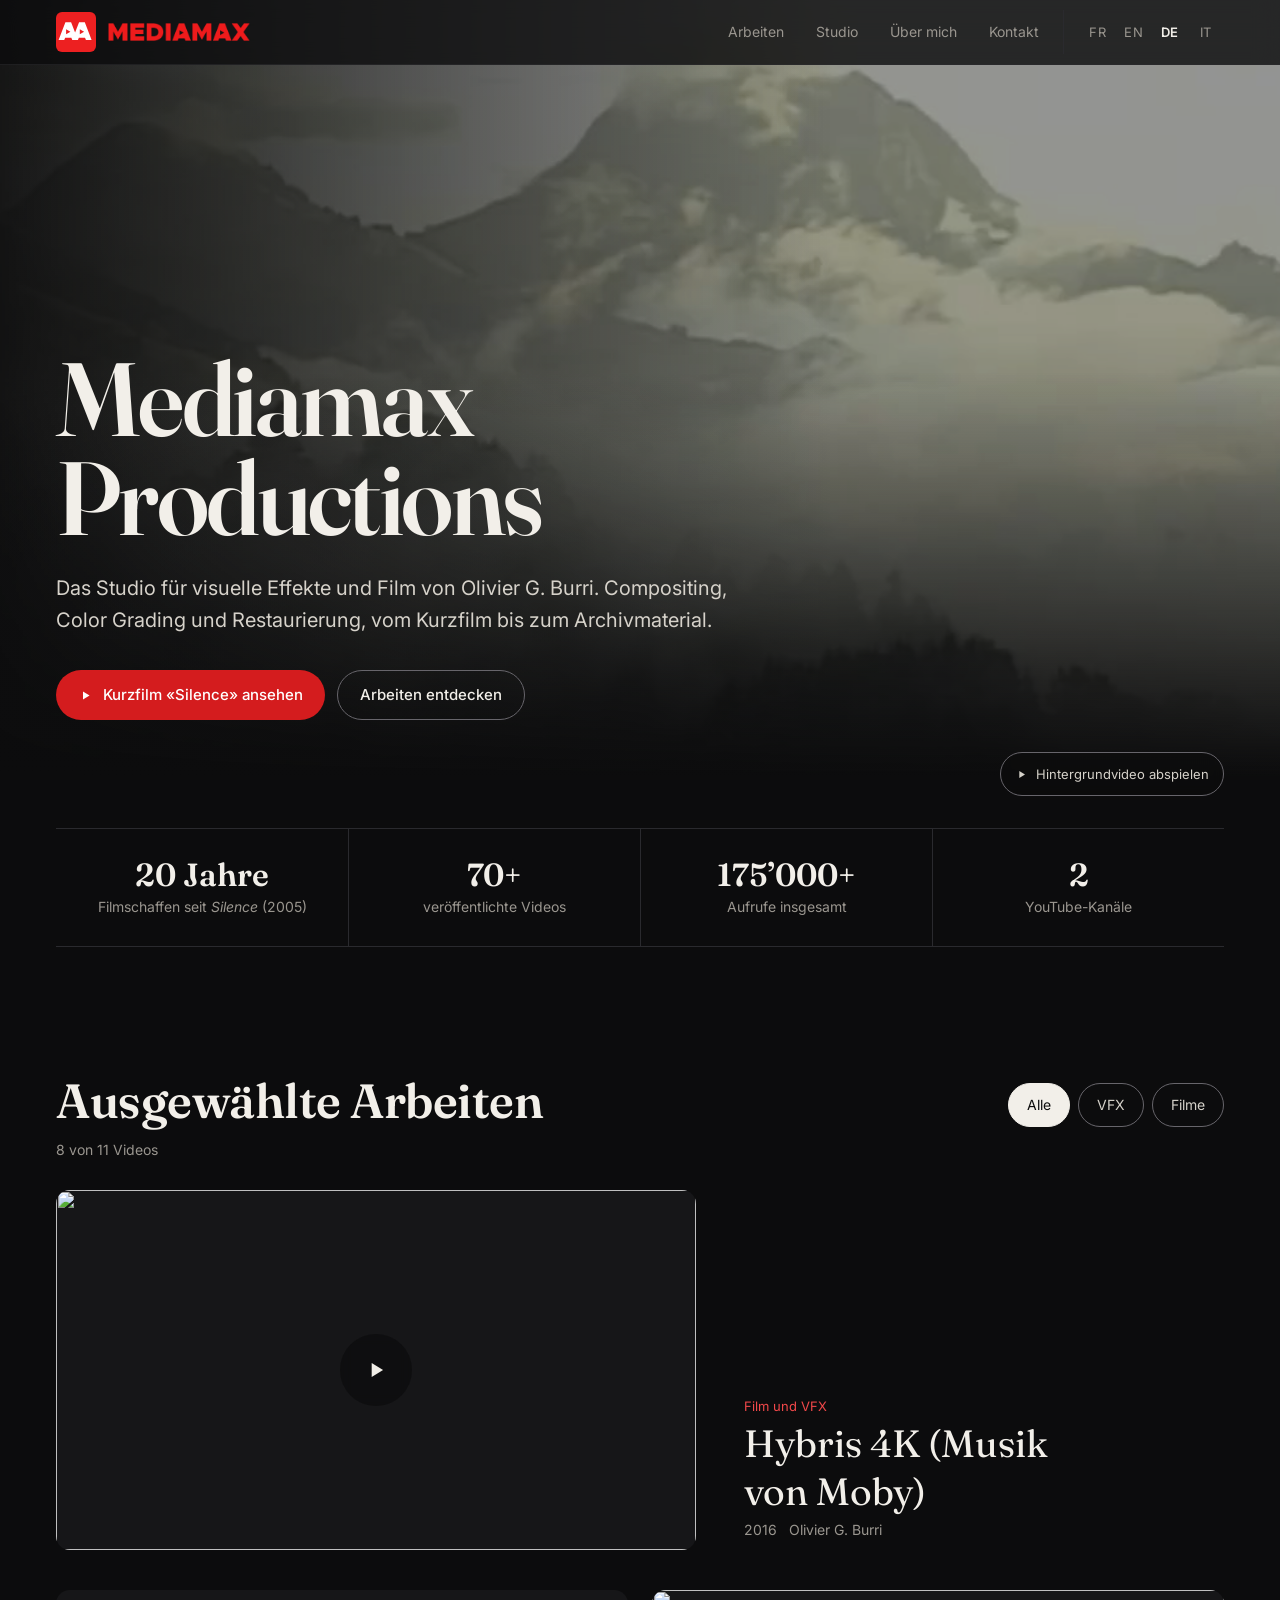
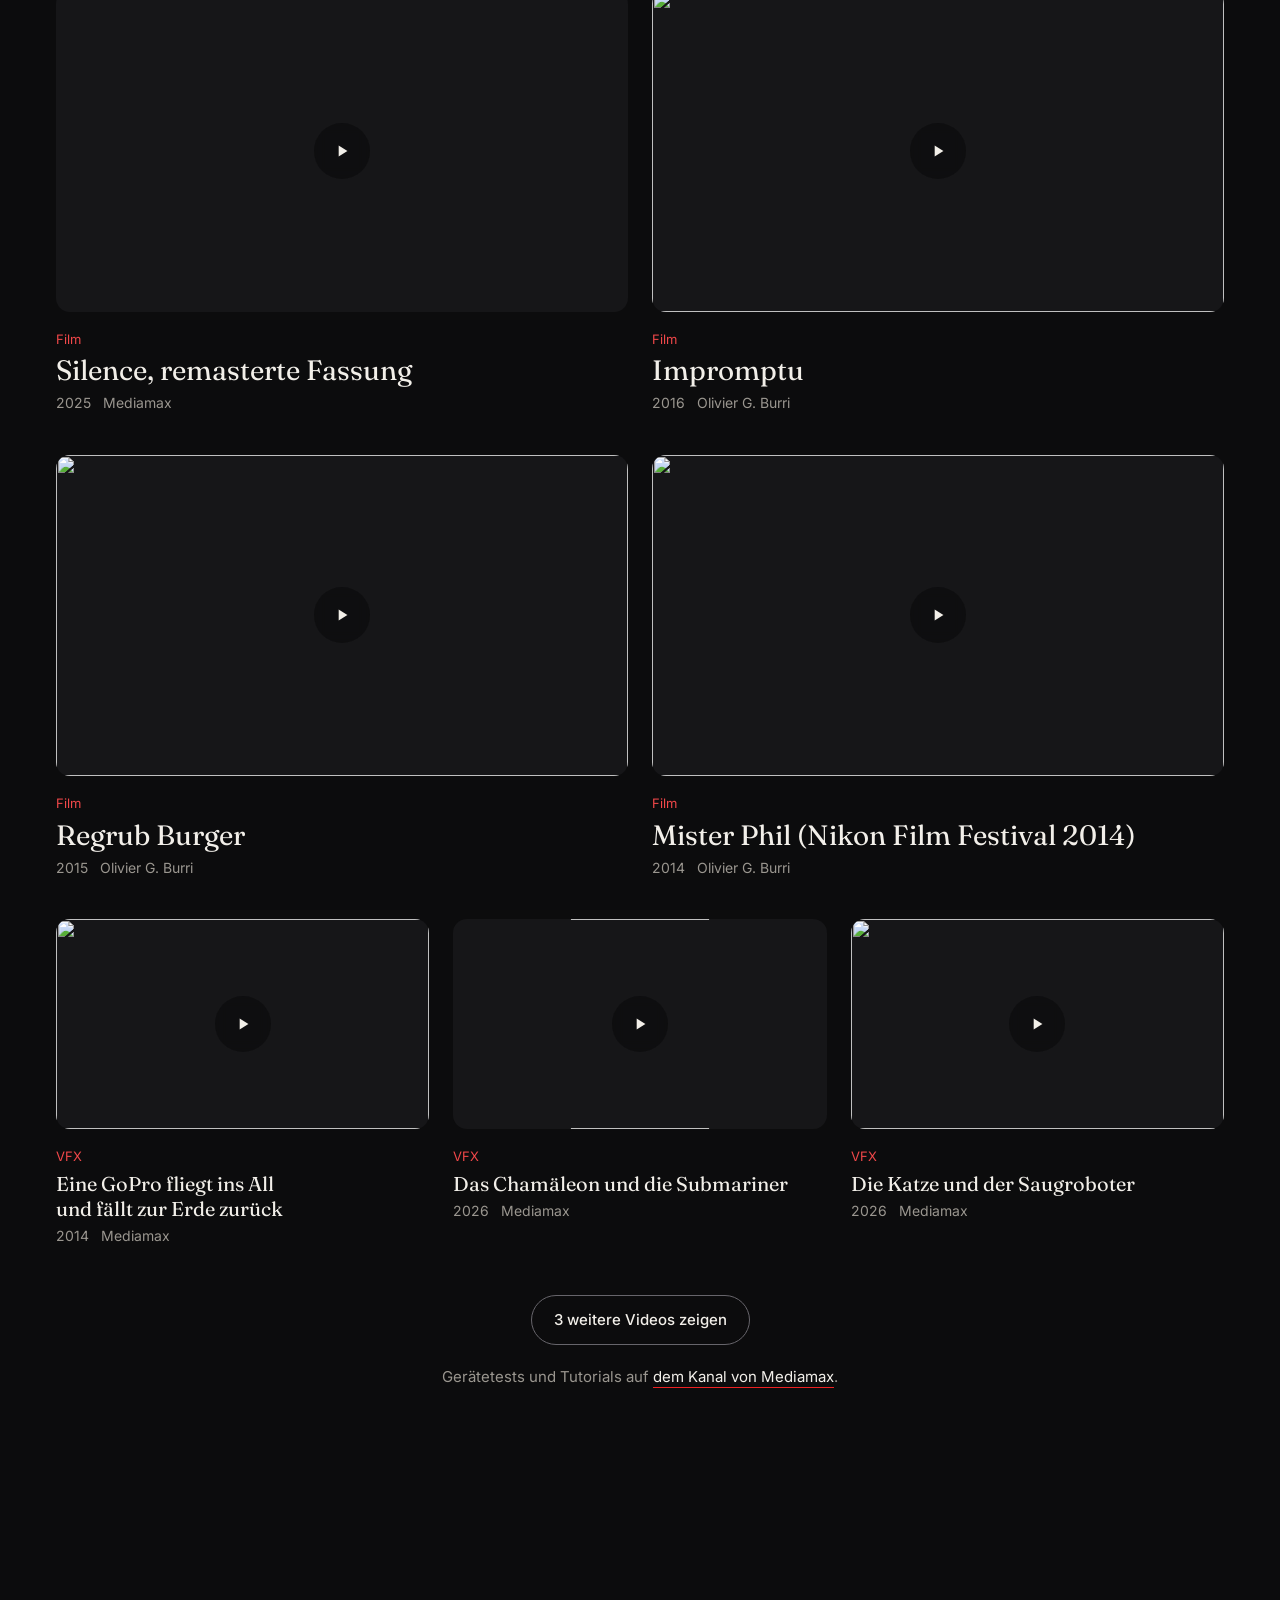
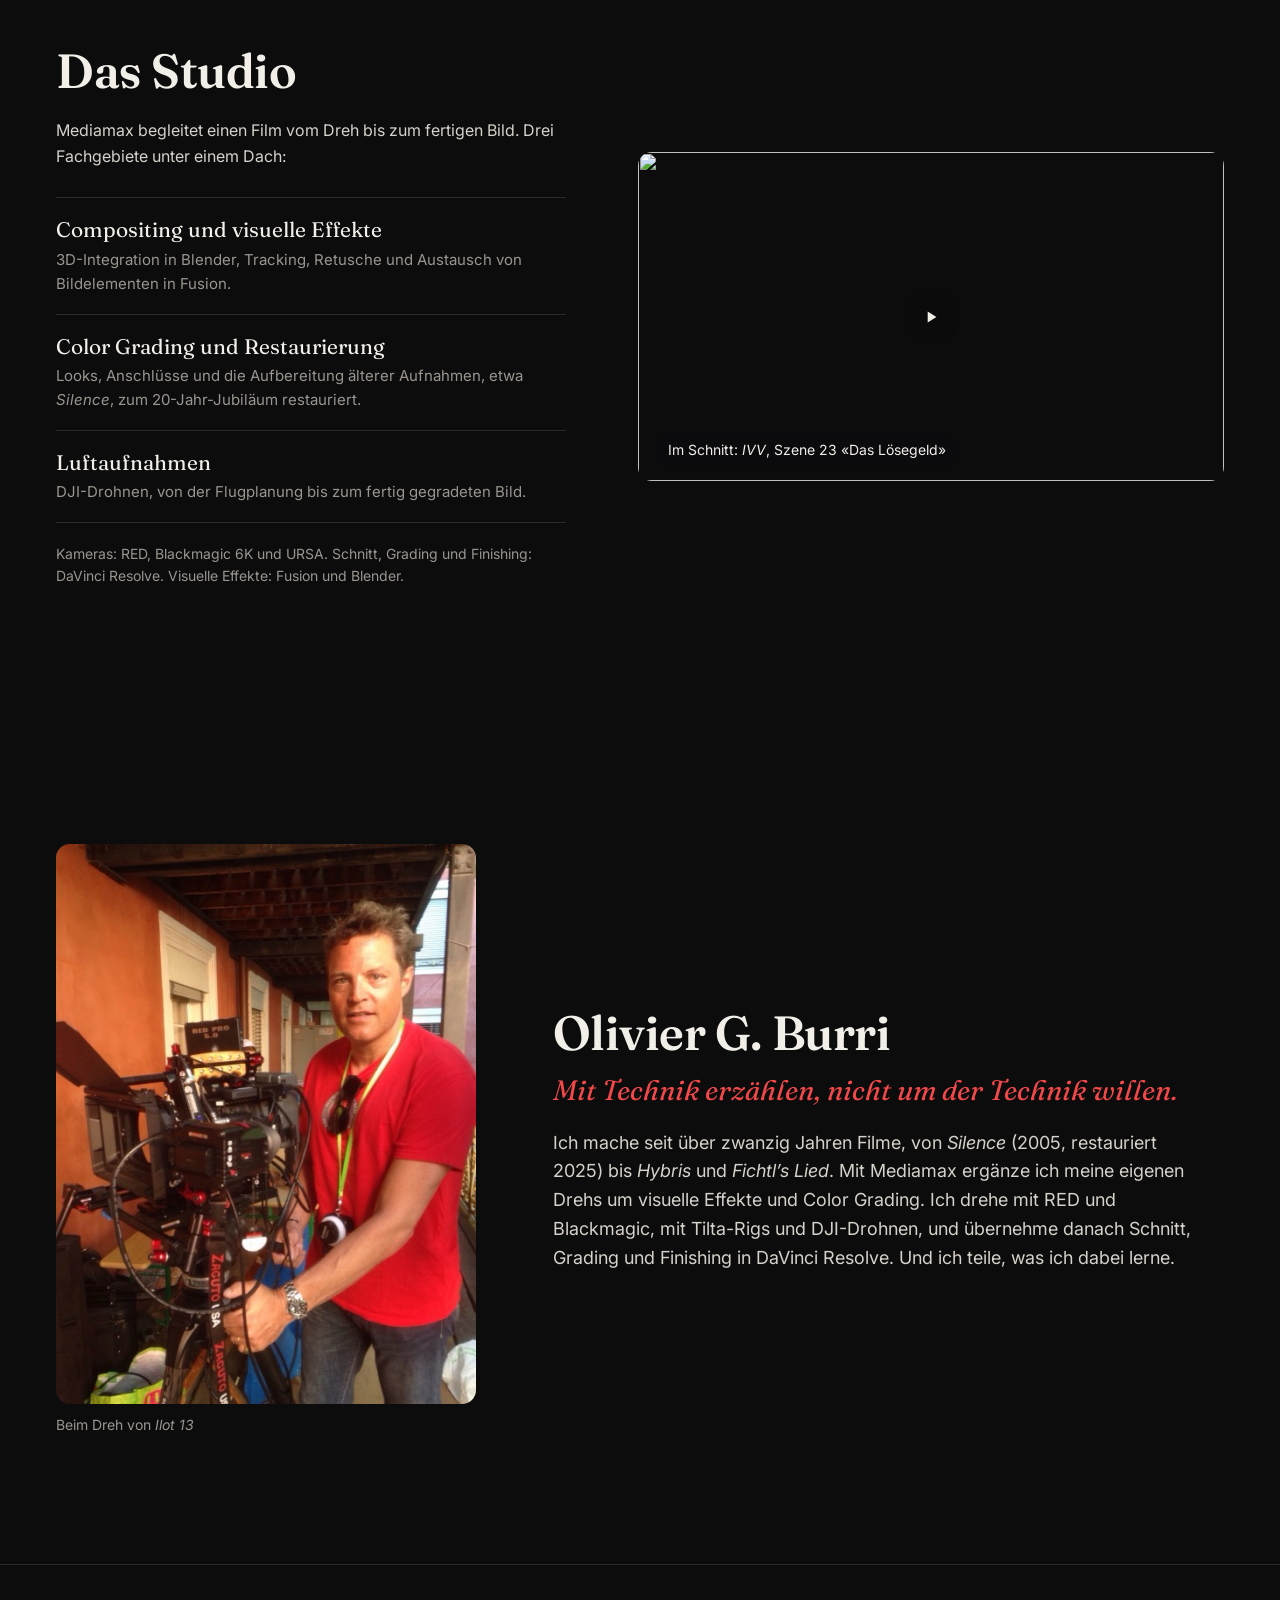
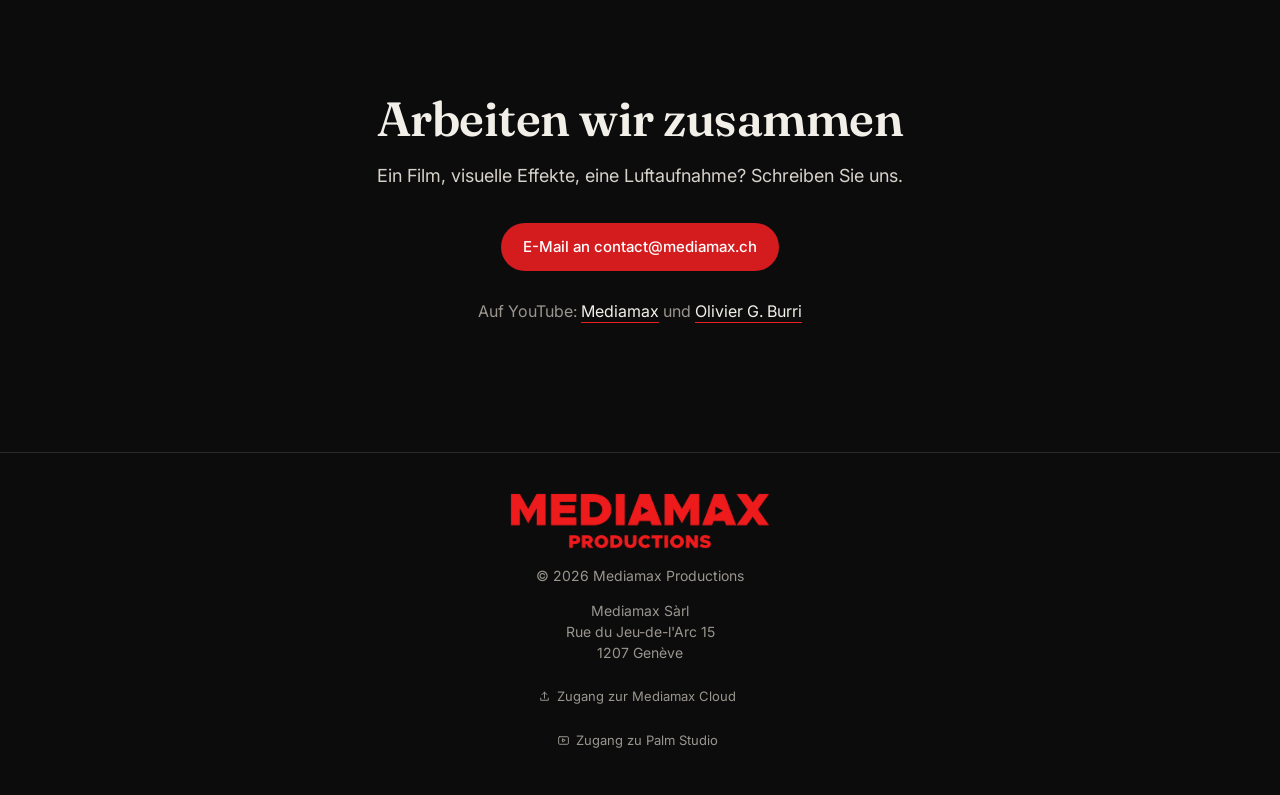
==== de/index.html @ 3e4be1a3 "Footer: lien Palm Studio sous l'accès au Cloud" ====
<!doctype html>
<html lang="de-CH">
<head>
  <meta charset="utf-8">
  <meta name="viewport" content="width=device-width, initial-scale=1">
  <title>Mediamax Productions, visuelle Effekte und Filme von Olivier G. Burri</title>
  <meta name="description" content="Mediamax Productions, das Studio für visuelle Effekte und Film von Olivier G. Burri in Genf: Compositing, Color Grading, Restaurierung, Kurzfilme und Luftaufnahmen.">
  <link rel="canonical" href="https://mediamax.ch/de/">
  <link rel="alternate" hreflang="fr" href="https://mediamax.ch/fr/">
  <link rel="alternate" hreflang="en" href="https://mediamax.ch/en/">
  <link rel="alternate" hreflang="de" href="https://mediamax.ch/de/">
  <link rel="alternate" hreflang="it" href="https://mediamax.ch/it/">
  <link rel="alternate" hreflang="x-default" href="https://mediamax.ch/">
  <link rel="icon" href="/favicon.svg" type="image/svg+xml">
  <meta name="theme-color" content="#0c0c0d">
  <meta property="og:type" content="website">
  <meta property="og:url" content="https://mediamax.ch/de/">
  <meta property="og:title" content="Mediamax Productions">
  <meta property="og:description" content="Das Studio für visuelle Effekte und Film von Olivier G. Burri.">
  <meta property="og:image" content="https://mediamax.ch/media/og-image.jpg">
  <meta property="og:image:width" content="1200">
  <meta property="og:image:height" content="628">
  <meta property="og:locale" content="de_CH">
  <meta name="twitter:card" content="summary_large_image">
  <link rel="preconnect" href="https://fonts.googleapis.com">
  <link rel="preconnect" href="https://fonts.gstatic.com" crossorigin>
  <link rel="preconnect" href="https://i.ytimg.com">
  <link rel="preload" as="image" href="/media/silence-hero-poster.jpg" fetchpriority="high">
  <link href="https://fonts.googleapis.com/css2?family=Fraunces:ital,opsz,wght@0,9..144,400;0,9..144,600;1,9..144,400&family=Inter:wght@400;500;600&display=swap" rel="stylesheet">
  <link rel="stylesheet" href="/style.css?v=19">
  <script type="application/ld+json">
  {
    "@context": "https://schema.org",
    "@type": "Organization",
    "name": "Mediamax Sàrl",
    "alternateName": "Mediamax Productions",
    "url": "https://mediamax.ch/",
    "logo": "https://mediamax.ch/images/brand/mediamax-productions-640.png",
    "email": "contact@mediamax.ch",
    "address": {
      "@type": "PostalAddress",
      "streetAddress": "Rue du Jeu-de-l'Arc 15",
      "postalCode": "1207",
      "addressLocality": "Genève",
      "addressCountry": "CH"
    },
    "founder": { "@type": "Person", "name": "Olivier G. Burri" },
    "sameAs": ["https://www.youtube.com/@ogburri", "https://www.youtube.com/@oliviergburri"]
  }
  </script>
</head>
<body>
  <!-- Generated by tools/build_i18n.py from i18n/page.html + i18n/strings.json. Edit those, not this file. -->
  <a class="skip-link" href="#travaux">Zu den Arbeiten springen</a>

  <header class="nav">
    <a href="#top" class="logo" aria-label="Mediamax Productions, zurück nach oben"><img class="logo-mark" src="/favicon.svg" alt="" width="40" height="40"><img class="logo-word" src="/images/brand/mediamax-wordmark-720.png" alt="" width="720" height="91"></a>
    <div class="nav-right">
      <nav aria-label="Hauptnavigation">
        <a href="#travaux">Arbeiten</a>
        <a href="#mediamax">Studio</a>
        <a href="#apropos">Über mich</a>
        <a href="#contact">Kontakt</a>
      </nav>
      <div class="lang" role="group" aria-label="Sprache">
        <a href="/fr/" hreflang="fr" lang="fr" data-lang="fr" title="Français">FR</a>
        <a href="/en/" hreflang="en" lang="en" data-lang="en" title="English">EN</a>
        <a href="/de/" hreflang="de" lang="de" data-lang="de" title="Deutsch" aria-current="page">DE</a>
        <a href="/it/" hreflang="it" lang="it" data-lang="it" title="Italiano">IT</a>
      </div>
      <!-- Phones: a disclosure of real links (a select would navigate on every arrow key) -->
      <details class="lang-menu">
        <summary aria-label="Sprache : Deutsch">DE</summary>
        <ul>
          <li><a href="/fr/" hreflang="fr" lang="fr" data-lang="fr">Français</a></li>
          <li><a href="/en/" hreflang="en" lang="en" data-lang="en">English</a></li>
          <li><a href="/de/" hreflang="de" lang="de" data-lang="de" aria-current="page">Deutsch</a></li>
          <li><a href="/it/" hreflang="it" lang="it" data-lang="it">Italiano</a></li>
        </ul>
      </details>
    </div>
  </header>

  <main id="top">
    <section class="hero">
      <div class="hero-bg" aria-hidden="true">
        <!-- Silence (2005), trailer excerpt; src chosen by main.js from screen size and preferences -->
        <video id="hero-video" muted loop playsinline preload="none" poster="/media/silence-hero-poster.jpg"
               data-src="/media/silence-hero.mp4" data-src-small="/media/silence-hero-640.mp4"></video>
      </div>
      <div class="hero-content">
        <h1>Mediamax Productions</h1>
        <p class="lede">Das Studio für visuelle Effekte und Film von Olivier G. Burri. Compositing, Color Grading und Restaurierung, vom Kurzfilm bis zum Archivmaterial.</p>
        <div class="hero-actions">
          <button class="btn primary" type="button" data-play="LJefRF0cIwg" data-title="Silence, remasterte Fassung" aria-haspopup="dialog">
            <svg class="icon" viewBox="0 0 24 24" aria-hidden="true"><path d="M8 5.5v13l10.5-6.5z"/></svg>
            Kurzfilm «Silence» ansehen
          </button>
          <a class="btn ghost" href="#travaux">Arbeiten entdecken</a>
        </div>
      </div>
      <button id="hero-toggle" class="hero-toggle" type="button" hidden>
        <svg class="icon icon-pause" viewBox="0 0 24 24" aria-hidden="true"><path d="M7 5h3.5v14H7zM13.5 5H17v14h-3.5z"/></svg>
        <svg class="icon icon-play" viewBox="0 0 24 24" aria-hidden="true"><path d="M8 5.5v13l10.5-6.5z"/></svg>
        <span class="toggle-label">Hintergrundvideo pausieren</span>
      </button>
    </section>

    <section class="stats" aria-label="Kennzahlen">
      <div><strong>20 Jahre</strong><span>Filmschaffen seit <i>Silence</i> (2005)</span></div>
      <div><strong>70+</strong><span>veröffentlichte Videos</span></div>
      <div><strong>175’000+</strong><span>Aufrufe insgesamt</span></div>
      <div><strong>2</strong><span>YouTube-Kanäle</span></div>
    </section>

    <section id="travaux" class="section">
      <div class="section-head">
        <h2>Ausgewählte Arbeiten</h2>
        <div class="filters" role="group" aria-label="Nach Kategorie filtern">
          <button class="chip" type="button" aria-pressed="true" data-filter="all">Alle</button>
          <button class="chip" type="button" aria-pressed="false" data-filter="vfx">VFX</button>
          <button class="chip" type="button" aria-pressed="false" data-filter="film">Filme</button>
        </div>
      </div>
      <p id="grid-status" class="grid-status" aria-live="polite"></p>
      <div id="grid" class="grid">
        <noscript><p class="noscript">Die Videos laufen auf YouTube: <a class="text-link" href="https://www.youtube.com/@ogburri">Kanal Mediamax</a> und <a class="text-link" href="https://www.youtube.com/@oliviergburri">Kanal Olivier G. Burri</a>.</p></noscript>
      </div>
      <div class="grid-foot">
        <button id="more" class="btn ghost" type="button" hidden></button>
        <p class="aside">Gerätetests und Tutorials auf <a class="text-link" href="https://www.youtube.com/@ogburri" target="_blank" rel="noopener">dem Kanal von Mediamax</a>.</p>
      </div>
    </section>

    <section id="mediamax" class="section atelier">
      <div class="atelier-intro">
        <h2>Das Studio</h2>
        <p>Mediamax begleitet einen Film vom Dreh bis zum fertigen Bild. Drei Fachgebiete unter einem Dach:</p>
        <ul class="offers">
          <li><h3>Compositing und visuelle Effekte</h3><p>3D-Integration in Blender, Tracking, Retusche und Austausch von Bildelementen in Fusion.</p></li>
          <li><h3>Color Grading und Restaurierung</h3><p>Looks, Anschlüsse und die Aufbereitung älterer Aufnahmen, etwa <i>Silence</i>, zum 20-Jahr-Jubiläum restauriert.</p></li>
          <li><h3>Luftaufnahmen</h3><p>DJI-Drohnen, von der Flugplanung bis zum fertig gegradeten Bild.</p></li>
        </ul>
        <p class="tools">Kameras: RED, Blackmagic 6K und URSA. Schnitt, Grading und Finishing: DaVinci Resolve. Visuelle Effekte: Fusion und Blender.</p>
      </div>
      <article class="feature">
        <img src="https://i.ytimg.com/vi/2dHRf-ZJvxg/sddefault.jpg"
             srcset="https://i.ytimg.com/vi/2dHRf-ZJvxg/mqdefault.jpg 320w, https://i.ytimg.com/vi/2dHRf-ZJvxg/sddefault.jpg 760w, https://i.ytimg.com/vi/2dHRf-ZJvxg/maxresdefault.jpg 1280w"
             sizes="(max-width: 760px) 100vw, 700px" alt="" loading="lazy" width="1280" height="720">
        <button class="play-cover" type="button" data-play="2dHRf-ZJvxg" data-title="IVV, Szene 23 «Das Lösegeld» (im Schnitt)" aria-haspopup="dialog">
          <span class="play-disc" aria-hidden="true"><svg class="icon" viewBox="0 0 24 24"><path d="M8 5.5v13l10.5-6.5z"/></svg></span>
          <span class="feature-cap"><span class="visually-hidden">Video abspielen: </span>Im Schnitt: <i>IVV</i>, Szene 23<span class="cap-extra"> «Das Lösegeld»</span></span>
        </button>
      </article>
    </section>

    <section id="apropos" class="section about">
      <figure class="portrait">
        <img src="/images/olivier-tournage-960.jpg"
             srcset="/images/olivier-tournage-480.jpg 480w, /images/olivier-tournage-960.jpg 960w"
             sizes="(max-width: 760px) 100vw, 420px"
             width="960" height="1280"
             alt="Olivier G. Burri hinter einer RED-Kamera beim Dreh von Ilot 13" loading="lazy">
        <figcaption>Beim Dreh von <i>Ilot 13</i></figcaption>
      </figure>
      <div>
        <h2>Olivier G. Burri</h2>
        <p class="quote">Mit Technik erzählen, nicht um der Technik willen.</p>
        <p>Ich mache seit über zwanzig Jahren Filme, von <i>Silence</i> (2005, restauriert 2025) bis <i>Hybris</i> und <i>Fichtl’s Lied</i>. Mit Mediamax ergänze ich meine eigenen Drehs um visuelle Effekte und Color Grading. Ich drehe mit RED und Blackmagic, mit Tilta-Rigs und DJI-Drohnen, und übernehme danach Schnitt, Grading und Finishing in DaVinci Resolve. Und ich teile, was ich dabei lerne.</p>
      </div>
    </section>

    <section id="contact" class="section contact">
      <h2>Arbeiten wir zusammen</h2>
      <p>Ein Film, visuelle Effekte, eine Luftaufnahme? Schreiben Sie uns.</p>
      <div class="contact-actions">
        <a class="btn primary" href="mailto:contact@mediamax.ch">E-Mail an contact@mediamax.ch</a>
      </div>
      <p class="contact-links">Auf YouTube:
        <a class="text-link" href="https://www.youtube.com/@ogburri" target="_blank" rel="noopener">Mediamax</a>
        und
        <a class="text-link" href="https://www.youtube.com/@oliviergburri" target="_blank" rel="noopener">Olivier G. Burri</a>
      </p>
    </section>
  </main>

  <footer>
    <img class="footer-logo" src="/images/brand/mediamax-productions-640.png" alt="" width="640" height="138" loading="lazy">
    <p>© <span id="year">2026</span> Mediamax Productions</p>
    <address>Mediamax Sàrl<br>Rue du Jeu-de-l'Arc 15<br>1207 Genève</address>
    <a class="footer-upload" href="https://mediamax.cloud" target="_blank" rel="noopener">
      <svg class="icon" viewBox="0 0 24 24" aria-hidden="true"><path d="M12 15V4m0 0L7.5 8.5M12 4l4.5 4.5M5 15v4h14v-4"/></svg>
      Zugang zur Mediamax Cloud<span class="visually-hidden"> (öffnet in einem neuen Tab)</span>
    </a>
    <a class="footer-upload" href="https://palm.mediamax.ch" target="_blank" rel="noopener">
      <svg class="icon" viewBox="0 0 24 24" aria-hidden="true"><rect x="3" y="5" width="18" height="14" rx="2"/><path d="M10 9.5v5l4.5-2.5z"/></svg>
      Zugang zu Palm Studio<span class="visually-hidden"> (öffnet in einem neuen Tab)</span>
    </a>
  </footer>

  <dialog id="player" aria-labelledby="player-title">
    <div class="player-head">
      <p id="player-title"></p>
      <a id="player-yt" class="text-link player-yt" href="https://www.youtube.com/" target="_blank" rel="noopener">Auf YouTube öffnen</a>
      <button class="close" type="button" aria-label="Video schliessen" autofocus>
        <svg class="icon" viewBox="0 0 24 24" aria-hidden="true"><path d="M6 6l12 12M18 6L6 18"/></svg>
      </button>
    </div>
    <div class="ratio" id="player-ratio"><iframe id="player-frame" title="Videoplayer" allow="autoplay; encrypted-media; picture-in-picture; fullscreen"></iframe></div>
  </dialog>

  <script src="/main.js?v=17"></script>
</body>
</html>
---- style.css ----
:root {
  --bg: #0c0c0d;
  --surface: #161618;
  --line: #2a2a2e;          /* dividers only */
  --control: #67656b;       /* borders of controls: 3.2:1 on --bg */
  --text: #f2efe9;
  --text-soft: #d6d2ca;
  --muted: #9a968f;
  --accent: #ED2021;        /* Mediamax brand red: logo, focus, underlines, fills (4.49:1 on --bg, never for text) */
  --accent-fill: #D41C1E;   /* button fills, white text 5.3:1 */
  --accent-fill-hover: #BE181A;
  --accent-text: #F2484A;   /* red text on --bg (badges, quote, link hover), 5.4:1 */
  --radius: 14px;
  --serif: "Fraunces", Georgia, serif;
  --sans: "Inter", system-ui, sans-serif;
  --gutter: clamp(16px, 5vw, 56px);
  --content: 1320px;
  /* Inline inset that puts full-bleed bands (nav, hero, stats, footer) on the same edges as the 1320 px sections */
  --inset: max(var(--gutter), calc((100% - var(--content)) / 2 + var(--gutter)));
  --ease-out: cubic-bezier(.16, 1, .3, 1);
  color-scheme: dark;
}

* { box-sizing: border-box; margin: 0; }
html { scroll-behavior: smooth; scrollbar-color: var(--line) var(--bg); accent-color: var(--accent); }
body { background: var(--bg); color: var(--text); font: 16px/1.6 var(--sans); caret-color: var(--accent); }
img { display: block; max-width: 100%; height: auto; }
a { color: inherit; text-decoration: none; }
button { font: inherit; color: inherit; background: none; border: 0; cursor: pointer; text-align: left; padding: 0; }
i, em { font-style: italic; }
/* Components set their own display (inline-flex, grid…); hidden must still win */
[hidden] { display: none !important; }
ul { list-style: none; padding: 0; }
::selection { background: var(--accent); color: #fff; }
:focus-visible { outline: 2px solid var(--accent); outline-offset: 3px; border-radius: 4px; }
section[id] { scroll-margin-top: 88px; }
.icon { width: 1em; height: 1em; fill: currentColor; flex: none; }
.close .icon { fill: none; stroke: currentColor; stroke-width: 2; stroke-linecap: round; }
.visually-hidden { position: absolute; width: 1px; height: 1px; overflow: hidden; clip-path: inset(50%); white-space: nowrap; }

.skip-link {
  position: fixed; left: var(--gutter); top: 12px; z-index: 20;
  padding: 10px 18px; border-radius: 999px; background: var(--accent-fill); color: #fff; font-weight: 500;
  transform: translateY(-160%); transition: transform .2s var(--ease-out);
}
.skip-link:focus-visible { transform: none; }

/* Nav */
.nav {
  position: fixed; inset: 0 0 auto; z-index: 10;
  display: flex; justify-content: space-between; align-items: center; gap: 16px;
  padding: 10px var(--inset);
  background: rgba(12, 12, 13, .8); backdrop-filter: blur(12px);
  border-bottom: 1px solid rgba(42, 42, 46, .6);
}
.logo { display: inline-flex; align-items: center; gap: 12px; min-height: 44px; flex: none; }
/* 40 px tile: its AA glyph is ~18 px tall, the same cap height as the wordmark beside it */
.logo-mark { width: 40px; height: 40px; border-radius: 15%; }
.logo-word { height: 18px; width: auto; }
.footer-logo { height: 56px; width: auto; margin-bottom: 4px; }
.nav nav { display: flex; gap: clamp(12px, 3vw, 32px); font-size: 14px; color: var(--muted); }
.nav-right { display: flex; align-items: center; }
/* Language switch: codes on desktop, a disclosure menu on phones.
   The active language is marked by weight and colour, so red underlines always mean "section in view" */
.lang { display: flex; margin-left: clamp(12px, 2vw, 24px); padding-left: clamp(8px, 1.5vw, 16px); border-left: 1px solid var(--line); }
.lang a { display: inline-flex; align-items: center; justify-content: center; min-width: 36px; min-height: 44px; font-size: 13px; letter-spacing: .04em; color: var(--muted); transition: color .2s; }
.lang a:hover { color: var(--text); }
.lang a[aria-current] { color: var(--text); font-weight: 600; }
.lang-menu { display: none; position: relative; margin-left: 8px; }
.lang-menu summary {
  list-style: none; display: inline-flex; align-items: center; gap: 6px; min-height: 44px; padding: 0 4px 0 8px;
  font: 500 13px var(--sans); letter-spacing: .04em; color: var(--text); cursor: pointer;
}
.lang-menu summary::-webkit-details-marker { display: none; }
.lang-menu summary::after {
  content: ""; width: 9px; height: 6px; transition: rotate .2s var(--ease-out);
  background: url("data:image/svg+xml,%3Csvg xmlns='http://www.w3.org/2000/svg' viewBox='0 0 10 6'%3E%3Cpath d='M1 1l4 4 4-4' fill='none' stroke='%239a968f' stroke-width='1.5'/%3E%3C/svg%3E") center / contain no-repeat;
}
.lang-menu[open] summary::after { rotate: 180deg; }
.lang-menu ul {
  position: absolute; right: 0; top: calc(100% + 6px); min-width: 168px; padding: 6px;
  background: var(--surface); border: 1px solid var(--line); border-radius: 10px; box-shadow: 0 12px 32px rgba(0, 0, 0, .5);
}
.lang-menu a { display: flex; align-items: center; min-height: 44px; padding: 0 12px; border-radius: 6px; font-size: 15px; color: var(--text-soft); }
.lang-menu a:hover { background: rgba(242, 239, 233, .06); color: var(--text); }
.lang-menu a[aria-current] { color: var(--text); font-weight: 600; }
.nav nav a { display: inline-flex; align-items: center; min-height: 44px; transition: color .2s; }
.nav nav a:hover { color: var(--text); }
.nav nav a[aria-current] { color: var(--text); text-decoration: underline; text-decoration-color: var(--accent); text-decoration-thickness: 2px; text-underline-offset: 8px; }

/* Hero */
.hero { position: relative; min-height: 92vh; display: grid; align-items: end; padding: 0 var(--inset) 12vh; overflow: hidden; }
.hero-bg { position: absolute; inset: 0; }
/* The trailer source carries thin black side bars: the 1.08 scale crops them out */
.hero-bg video { width: 100%; height: 100%; object-fit: cover; object-position: 50% 40%; opacity: .6; filter: grayscale(.15); transform: scale(1.08); }
.hero-bg::after { content: ""; position: absolute; inset: 0; background: linear-gradient(to top, var(--bg) 6%, transparent 55%), linear-gradient(to right, rgba(12,12,13,.92), transparent 65%); }
.hero-content { position: relative; max-width: 760px; }
h1 { font: 600 clamp(46px, 8.4vw, 104px)/.95 var(--serif); letter-spacing: -.025em; text-wrap: balance; }
h2 { font: 600 clamp(30px, 4.5vw, 48px)/1.1 var(--serif); letter-spacing: -.01em; text-wrap: balance; }
.lede { font-size: clamp(17px, 2vw, 20px); color: var(--text-soft); margin: 24px 0 34px; max-width: 34em; }
.hero-actions { display: flex; flex-wrap: wrap; gap: 12px; }

/* The one authored moment: the opening frame settles like a slow push-in ending */
@media (prefers-reduced-motion: no-preference) {
  .hero-bg video { animation: settle 2.6s var(--ease-out) both; }
  @keyframes settle { from { transform: scale(1.16); filter: grayscale(.15) brightness(.5); } }
}

.hero-toggle {
  position: absolute; right: var(--inset); bottom: 32px; z-index: 1;
  display: inline-flex; align-items: center; gap: 8px; min-height: 44px; padding: 0 14px;
  border: 1px solid var(--control); border-radius: 999px; background: rgba(12, 12, 13, .6); backdrop-filter: blur(6px);
  color: var(--text-soft); font-size: 13px; transition: border-color .2s, color .2s;
}
.hero-toggle[hidden] { display: none; }
.hero-toggle:hover { border-color: var(--text); color: var(--text); }
.hero-toggle .icon-play, .hero-toggle.paused .icon-pause { display: none; }
.hero-toggle.paused .icon-play { display: block; }

.btn { display: inline-flex; align-items: center; justify-content: center; gap: 10px; min-height: 48px; padding: 12px 22px; border-radius: 999px; font-weight: 500; font-size: 15px; transition: background-color .2s, border-color .2s, color .2s; }
.btn.primary { background: var(--accent-fill); color: #fff; }
.btn.primary:hover { background: var(--accent-fill-hover); }
.btn.ghost { border: 1px solid var(--control); }
.btn.ghost:hover { border-color: var(--text); }
.text-link { color: var(--text); text-decoration: underline; text-decoration-color: var(--accent); text-decoration-thickness: 1px; text-underline-offset: 5px; transition: color .2s; }
.text-link:hover { color: var(--accent-text); }

/* Stats */
.stats { display: grid; grid-template-columns: repeat(4, 1fr); grid-auto-rows: 1fr; border-block: 1px solid var(--line); margin: 0 var(--inset); }
.stats div { padding: 26px 16px; text-align: center; }
.stats div + div { border-left: 1px solid var(--line); }
.stats strong { display: block; font: 600 32px var(--serif); font-variant-numeric: lining-nums tabular-nums; white-space: nowrap; }
.stats span { color: var(--muted); font-size: 14px; }

/* Sections */
.section { padding: clamp(72px, 10vw, 128px) var(--gutter); max-width: var(--content); margin: 0 auto; }
.section-head { display: flex; flex-wrap: wrap; justify-content: space-between; align-items: end; gap: 20px; margin-bottom: 12px; }
.filters { display: flex; flex-wrap: wrap; gap: 8px; }
.chip { min-height: 44px; padding: 8px 18px; border: 1px solid var(--control); border-radius: 999px; font-size: 14px; color: var(--text-soft); transition: color .2s, background-color .2s, border-color .2s; }
.chip:hover { color: var(--text); border-color: var(--text); }
.chip[aria-pressed="true"] { background: var(--text); color: var(--bg); border-color: var(--text); }
.grid-status { color: var(--muted); font-size: 14px; margin-bottom: 28px; }

/* Grid: one lead piece full width, two featured side by side, the rest three-up */
.grid { display: grid; grid-template-columns: repeat(6, 1fr); gap: 40px 24px; }
.card { position: relative; grid-column: span 2; }
.card.featured { grid-column: span 3; }
/* Lead: image beside its title, capped at 640 px because Hybris only exists as a 640 px thumbnail */
.card.lead { grid-column: 1 / -1; display: grid; grid-template-columns: minmax(0, 640px) 1fr; gap: 0 48px; align-items: end; }
.card.lead .meta { padding: 0 0 8px; }
.card[hidden] { display: none; }
.thumb { position: relative; aspect-ratio: 16/9; border-radius: var(--radius); overflow: hidden; background: var(--surface); }
.thumb img { position: relative; width: 100%; height: 100%; object-fit: cover; transition: filter .4s var(--ease-out); }
/* Vertical videos: YouTube pads the thumbnail with black bars; show a blurred fill behind and mask the bars off the sharp image */
.thumb.pillar::before { content: ""; position: absolute; inset: 0; background: var(--fill) center / cover; filter: blur(18px) brightness(.5) saturate(1.2); transform: scale(2.9); }
.thumb.pillar img { -webkit-mask-image: linear-gradient(to right, transparent 31.4%, #000 31.6%, #000 68.4%, transparent 68.6%); mask-image: linear-gradient(to right, transparent 31.4%, #000 31.6%, #000 68.4%, transparent 68.6%); }
.card:hover .thumb img, .card:focus-within .thumb img { filter: brightness(1.12); }
.play-disc {
  position: absolute; left: 50%; top: 50%; translate: -50% -50%;
  width: 56px; height: 56px; border-radius: 50%; display: grid; place-items: center;
  background: rgba(12, 12, 13, .7); backdrop-filter: blur(6px); color: var(--text); font-size: 20px;
  transition: background-color .2s, color .2s, scale .3s var(--ease-out);
}
.card.lead .play-disc { width: 72px; height: 72px; font-size: 26px; }
.card:hover .play-disc, .card:focus-within .play-disc, .feature:hover .play-disc, .feature:focus-within .play-disc { background: var(--accent); color: #fff; scale: 1.06; }
.meta { padding-top: 14px; }
.badge { font-size: 13px; color: var(--accent-text); }
.meta h3 { font: 400 20px/1.25 var(--serif); margin: 2px 0 4px; text-wrap: balance; }
.card.featured .meta h3 { font-size: clamp(22px, 2.2vw, 28px); }
.card.lead .meta h3 { font-size: clamp(26px, 3vw, 38px); }
/* The title button covers the whole card, so the card is one click target with one accessible name */
.card-link::after { content: ""; position: absolute; inset: 0; border-radius: var(--radius); }
.card-link:focus-visible { outline: none; }
.card-link:focus-visible::after { outline: 2px solid var(--accent); outline-offset: 6px; }
.meta p { display: flex; gap: 12px; color: var(--muted); font-size: 14px; }
.grid-foot { display: flex; flex-direction: column; align-items: center; gap: 20px; margin-top: 48px; }
.grid-foot .aside { color: var(--muted); font-size: 15px; text-align: center; }
.noscript { grid-column: 1 / -1; color: var(--text-soft); }

/* Atelier */
.atelier { display: grid; grid-template-columns: 1fr 1.15fr; gap: clamp(32px, 6vw, 72px); align-items: center; }
.atelier-intro > p { color: var(--text-soft); margin-top: 20px; max-width: 36em; }
.offers { margin-top: 28px; border-top: 1px solid var(--line); }
.offers li { padding: 18px 0; border-bottom: 1px solid var(--line); }
.offers h3 { font: 400 21px/1.3 var(--serif); }
.offers p { color: var(--muted); font-size: 15px; margin-top: 4px; max-width: 34em; }
.atelier-intro .tools { color: var(--muted); font-size: 14px; margin-top: 20px; }
.feature { position: relative; border-radius: var(--radius); overflow: hidden; aspect-ratio: 16/9; }
.feature img { width: 100%; height: 100%; object-fit: cover; }
.play-cover { position: absolute; inset: 0; display: block; width: 100%; }
/* .feature clips overflow, so the focus ring is drawn inside the frame */
.play-cover:focus-visible { outline-offset: -4px; border-radius: var(--radius); }
.feature-cap { position: absolute; left: 16px; bottom: 14px; right: 16px; width: fit-content; font-size: 14px; padding: 6px 14px; background: rgba(12, 12, 13, .8); border-radius: 999px; }

/* About */
.about { display: grid; grid-template-columns: minmax(260px, 420px) 1fr; gap: clamp(32px, 6vw, 80px); align-items: center; }
.about p { font-size: 18px; color: var(--text-soft); margin-top: 20px; max-width: 36em; }
.about .quote { font: italic 400 clamp(22px, 2.4vw, 28px)/1.3 var(--serif); color: var(--accent-text); margin-top: 12px; }
.portrait img { width: 100%; aspect-ratio: 3/4; object-fit: cover; object-position: center top; border-radius: var(--radius); }
.portrait figcaption { margin-top: 10px; font-size: 14px; color: var(--muted); }

/* Contact */
.contact { text-align: center; border-top: 1px solid var(--line); }
.contact > p:first-of-type { color: var(--text-soft); font-size: 18px; margin: 16px 0 32px; }
.contact-actions { display: flex; flex-wrap: wrap; justify-content: center; gap: 12px; }
.contact-links { color: var(--muted); margin-top: 28px; }
footer { display: flex; flex-direction: column; align-items: center; gap: 12px; text-align: center; color: var(--muted); font-size: 14px; padding: 40px var(--inset) 32px; border-top: 1px solid var(--line); }
footer address { font-style: normal; line-height: 1.5; }
/* Discreet client access link (Synology portal), on the footer's axis under the address */
.footer-upload {
  display: inline-flex; align-items: center; gap: 6px; min-height: 44px;
  font-size: 13px; color: var(--muted); transition: color .2s;
}
.footer-upload .icon { fill: none; stroke: currentColor; stroke-width: 1.8; stroke-linecap: round; stroke-linejoin: round; }
.footer-upload:hover { color: var(--text); }
.footer-upload + .footer-upload { margin-top: -12px; } /* Palm Studio, right under the cloud */

/* Player */
dialog { border: 0; padding: 0; background: transparent; color: var(--text); width: min(1100px, 94vw); margin: auto; }
dialog::backdrop { background: rgba(0, 0, 0, .94); backdrop-filter: blur(6px); }
.player-head { display: flex; align-items: center; gap: 16px; margin-bottom: 12px; }
#player-title { flex: 1; font: 400 20px/1.3 var(--serif); }
.player-yt { flex: none; display: inline-flex; align-items: center; min-height: 44px; font-size: 14px; }
.close { flex: none; width: 48px; height: 48px; display: grid; place-items: center; border-radius: 50%; border: 1px solid var(--control); font-size: 20px; transition: border-color .2s, background-color .2s; }
.close:hover { border-color: var(--text); background: var(--surface); }
.ratio { aspect-ratio: 16/9; border-radius: 10px; overflow: hidden; background: #000 center / cover no-repeat; }
.ratio.vertical { aspect-ratio: 9/16; height: min(78vh, 760px); width: auto; margin: 0 auto; }
.ratio iframe { width: 100%; height: 100%; border: 0; }

@media (max-width: 1000px) {
  .grid { grid-template-columns: repeat(2, 1fr); }
  .card, .card.featured { grid-column: span 1; }
  .card.lead { display: block; grid-column: 1 / -1; }
  .card.lead .meta { padding-top: 14px; }
}

@media (max-width: 760px) {
  .nav { gap: 12px; }
  /* Phones: the AA monogram alone; the wordmark does not fit at a legible size beside four links */
  .logo-word { display: none; }
  .logo-mark { width: 36px; height: 36px; }
  .nav nav { gap: 8px; font-size: 13px; }
  .lang { display: none; }
  .lang-menu { display: block; }
  .nav nav a { white-space: nowrap; }
  .hero { min-height: 88svh; }
  .hero-bg video { object-position: 40% 40%; opacity: .7; }
  .hero-bg::after { background: linear-gradient(to top, var(--bg) 12%, rgba(12,12,13,.35) 60%, rgba(12,12,13,.55)); }
  .hero-toggle { padding: 0; width: 44px; justify-content: center; }
  .hero-toggle .toggle-label { position: absolute; width: 1px; height: 1px; overflow: hidden; clip-path: inset(50%); white-space: nowrap; }
  .stats { grid-template-columns: repeat(2, 1fr); }
  .stats div:nth-child(3) { border-left: 0; }
  .stats div:nth-child(n+3) { border-top: 1px solid var(--line); }
  .grid { grid-template-columns: 1fr; }
  .atelier, .about { grid-template-columns: 1fr; }
  .player-head { flex-wrap: wrap; }
  #player-title { flex-basis: calc(100% - 64px); font-size: 18px; }
  .player-yt { order: 3; }
  .feature-cap { border-radius: 10px; }
  .cap-extra { display: none; }
}

@media (max-width: 360px) {
  .nav { gap: 8px; }
  .logo-mark { width: 32px; height: 32px; }
  .nav nav { gap: 5px; font-size: 12px; }
  .lang-menu { margin-left: 2px; }
}
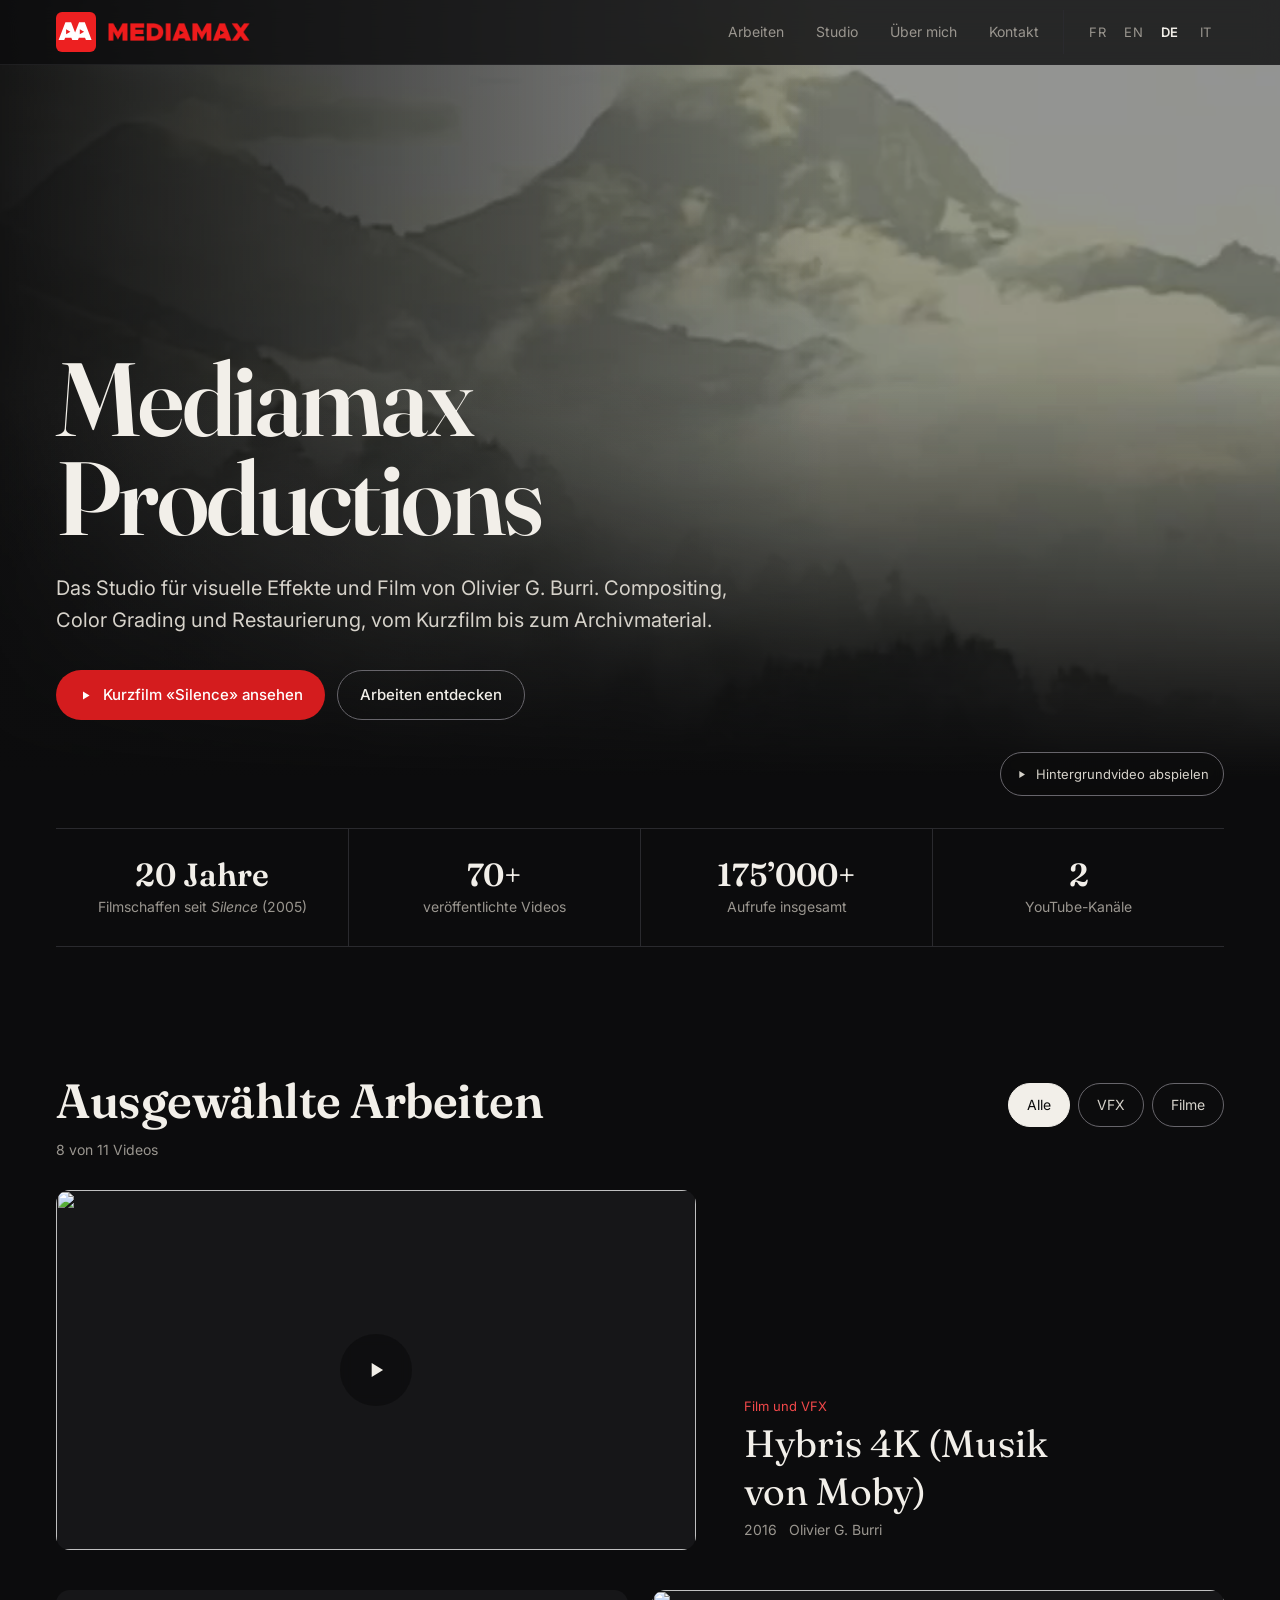
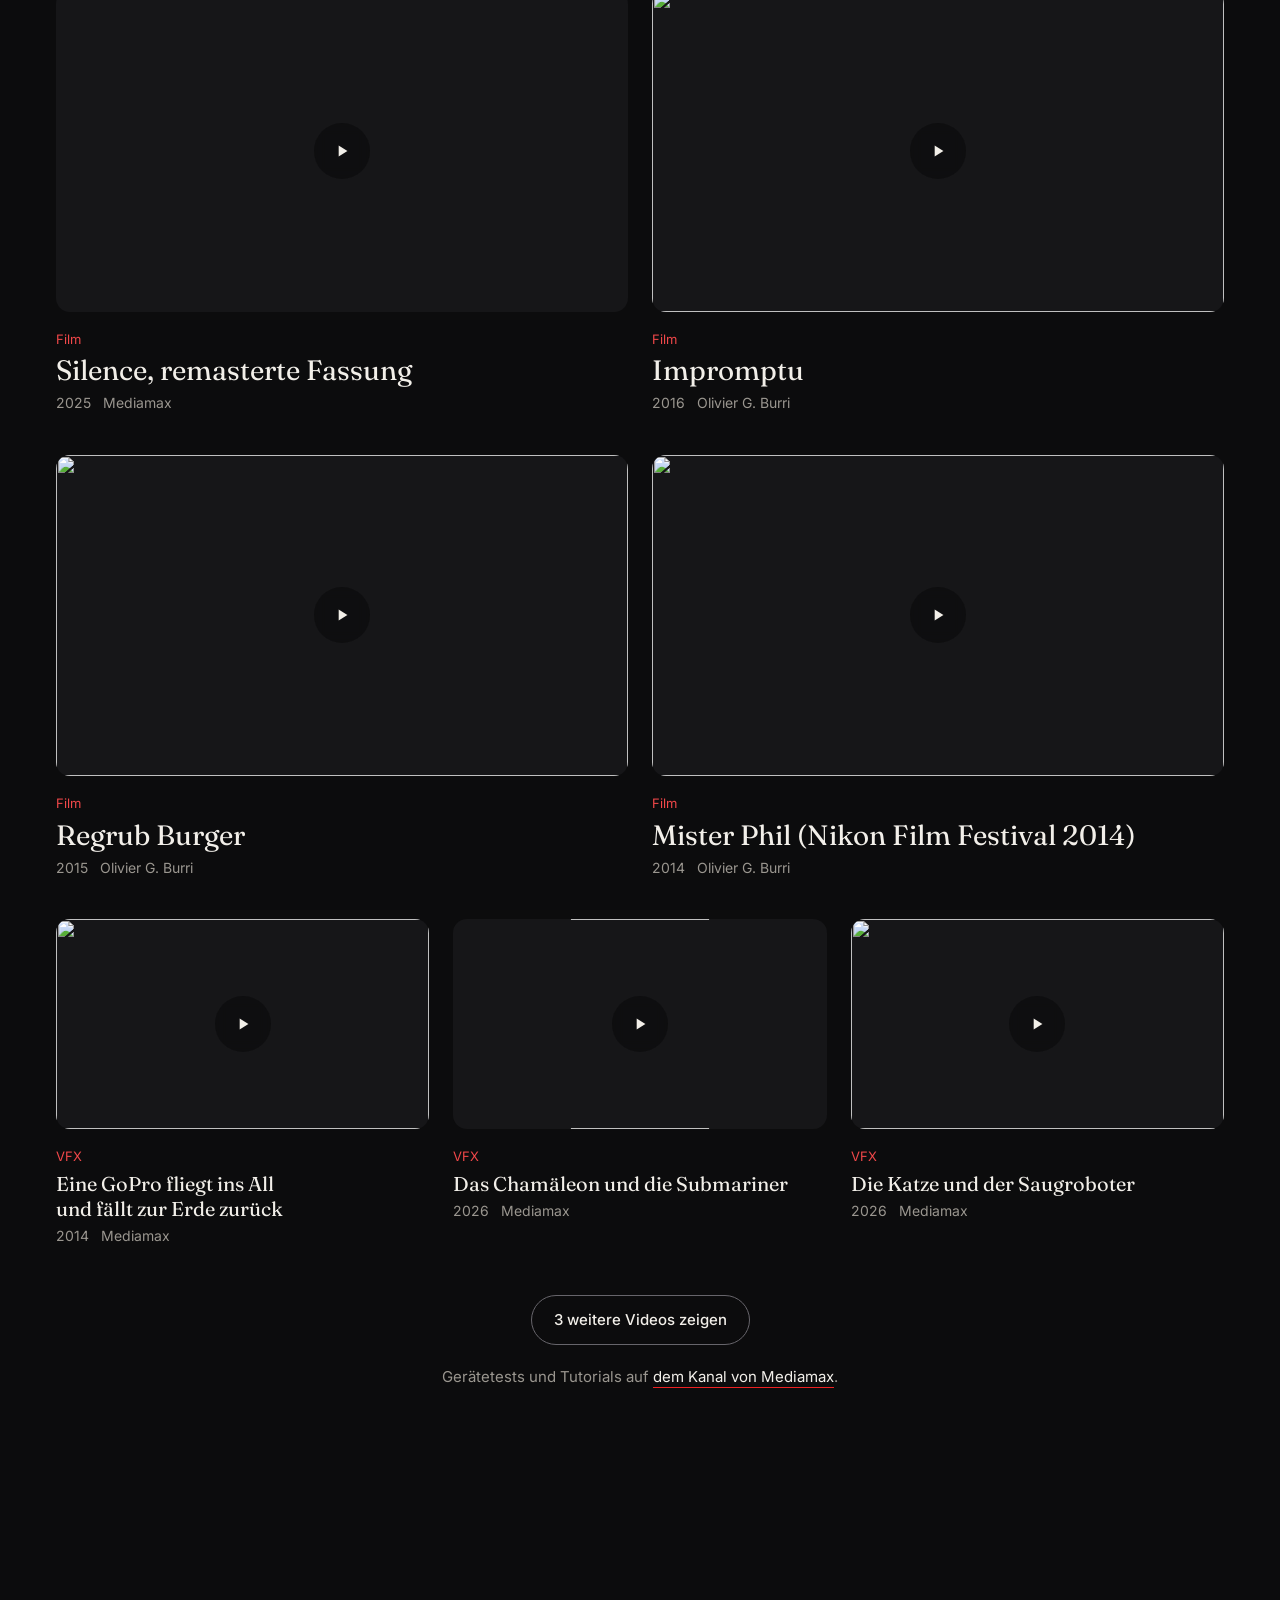
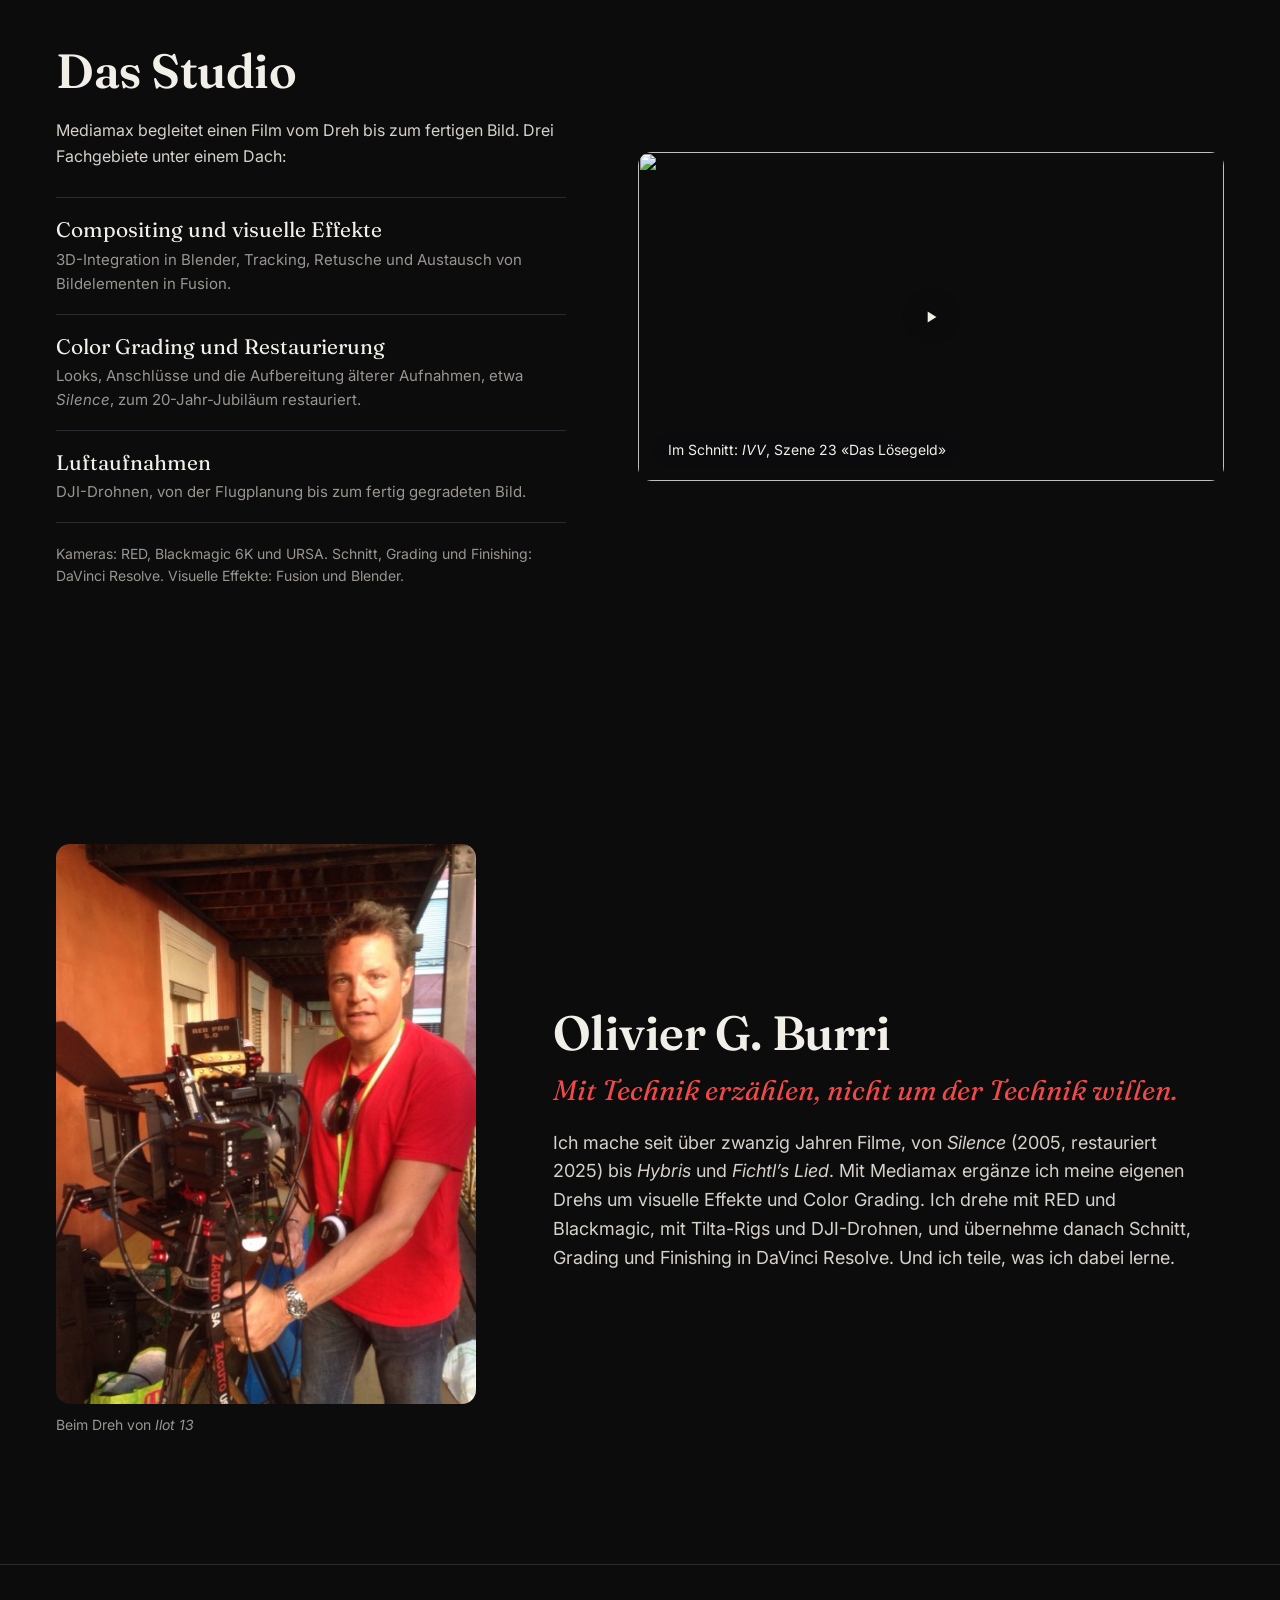
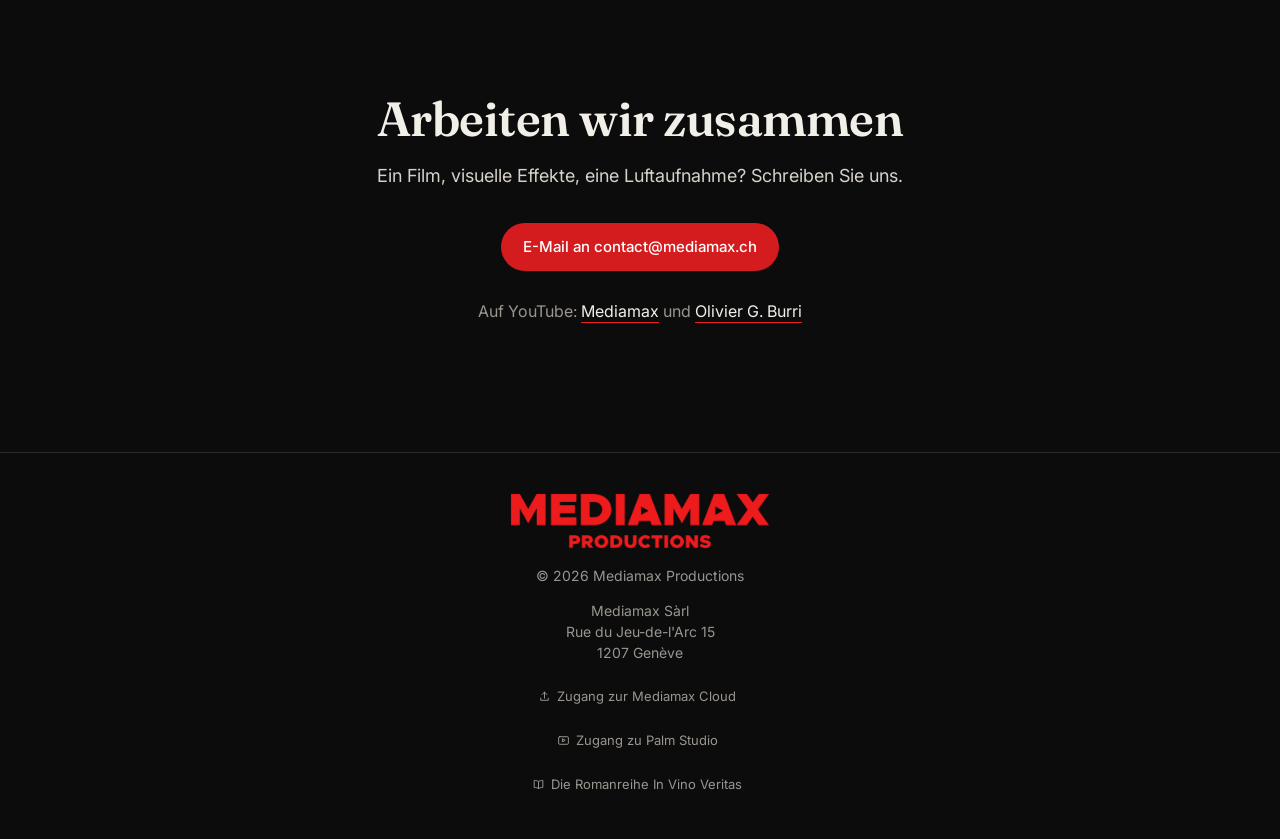
==== commit 4da9e57a: "Pied de page : lien vers la série In Vino Veritas" ====
--- a/de/index.html
+++ b/de/index.html
@@ -188,13 +188,17 @@
     <img class="footer-logo" src="/images/brand/mediamax-productions-640.png" alt="" width="640" height="138" loading="lazy">
     <p>© <span id="year">2026</span> Mediamax Productions</p>
     <address>Mediamax Sàrl<br>Rue du Jeu-de-l'Arc 15<br>1207 Genève</address>
-    <a class="footer-upload" href="https://mediamax.cloud" target="_blank" rel="noopener">
+    <a class="footer-upload" href="https://cloud.mediamax.ch" target="_blank" rel="noopener">
       <svg class="icon" viewBox="0 0 24 24" aria-hidden="true"><path d="M12 15V4m0 0L7.5 8.5M12 4l4.5 4.5M5 15v4h14v-4"/></svg>
       Zugang zur Mediamax Cloud<span class="visually-hidden"> (öffnet in einem neuen Tab)</span>
     </a>
     <a class="footer-upload" href="https://palm.mediamax.ch" target="_blank" rel="noopener">
       <svg class="icon" viewBox="0 0 24 24" aria-hidden="true"><rect x="3" y="5" width="18" height="14" rx="2"/><path d="M10 9.5v5l4.5-2.5z"/></svg>
       Zugang zu Palm Studio<span class="visually-hidden"> (öffnet in einem neuen Tab)</span>
+    </a>
+    <a class="footer-upload" href="https://ivv.mediamax.ch" target="_blank" rel="noopener">
+      <svg class="icon" viewBox="0 0 24 24" aria-hidden="true"><path d="M12 6.5C10.3 5.2 7.7 4.5 4 4.5v13c3.7 0 6.3.7 8 2 1.7-1.3 4.3-2 8-2v-13c-3.7 0-6.3.7-8 2zm0 0v13"/></svg>
+      Die Romanreihe In Vino Veritas<span class="visually-hidden"> (öffnet in einem neuen Tab)</span>
     </a>
   </footer>
 
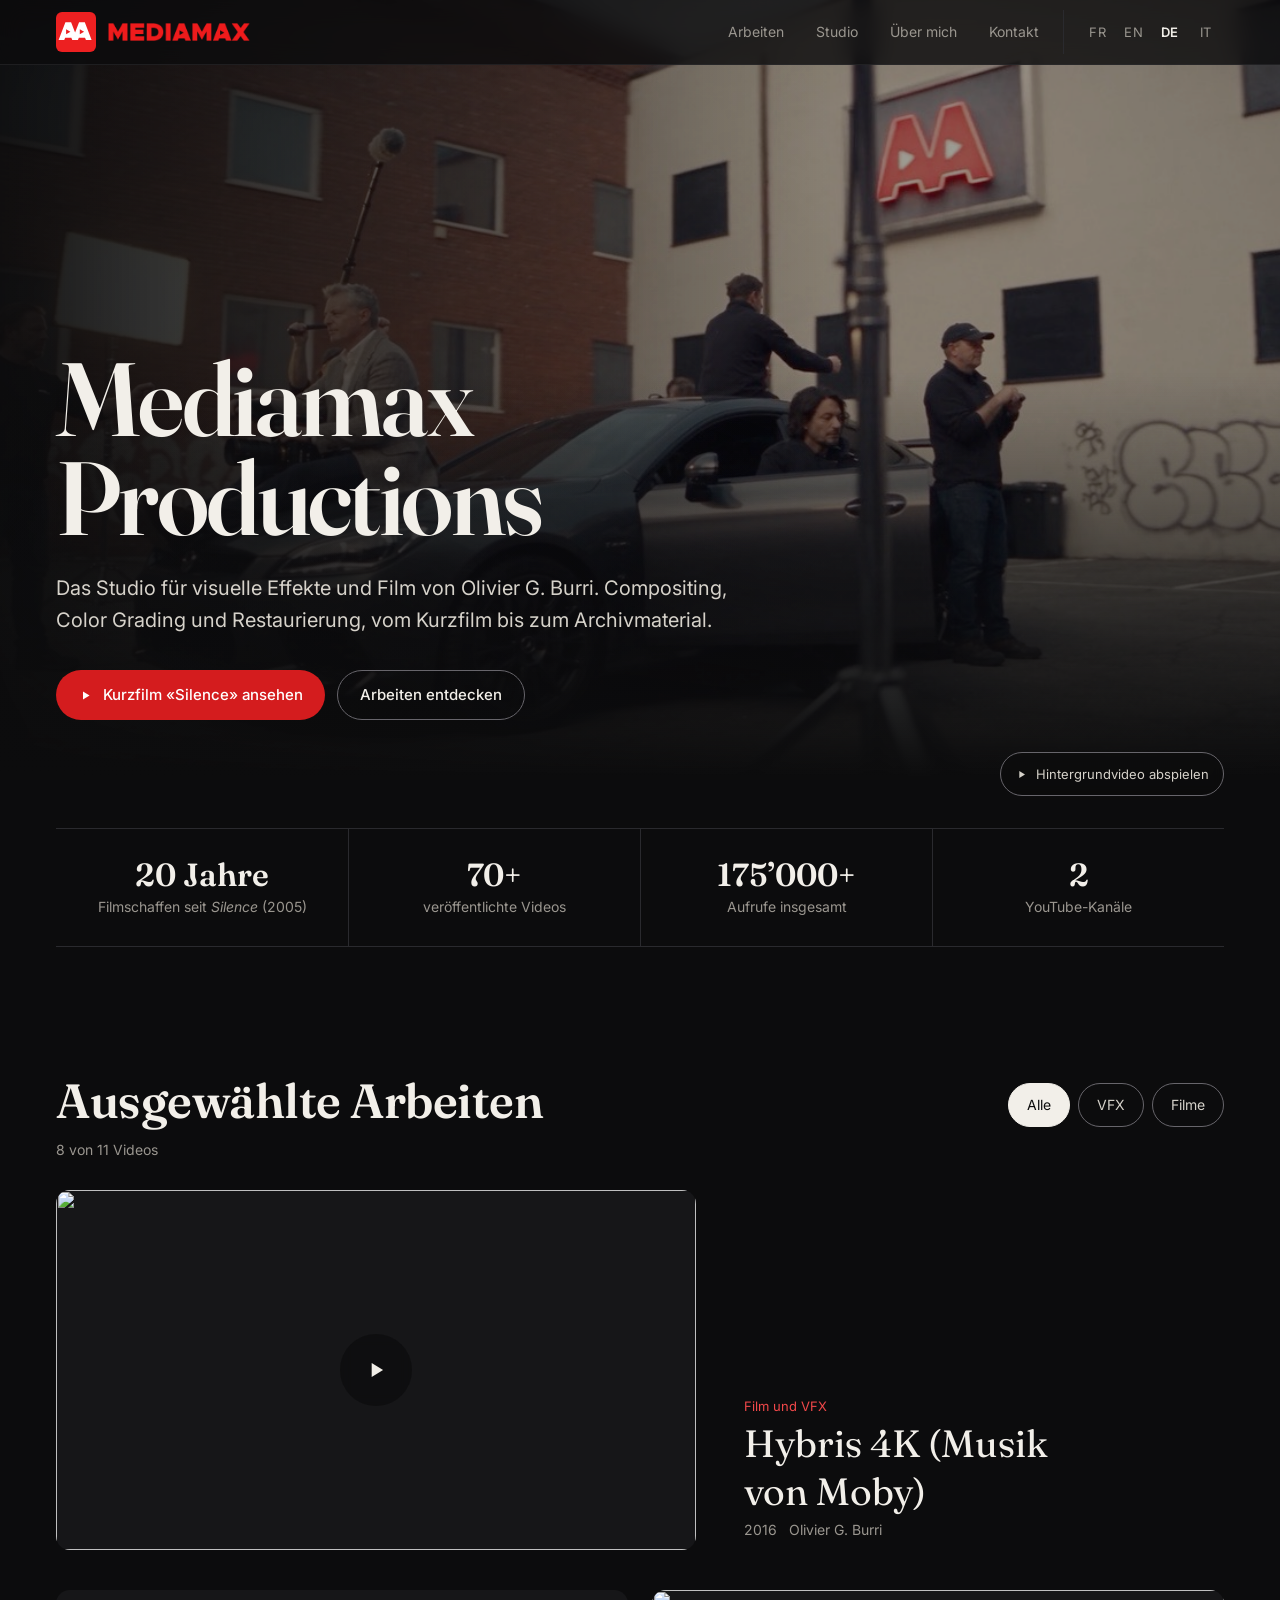
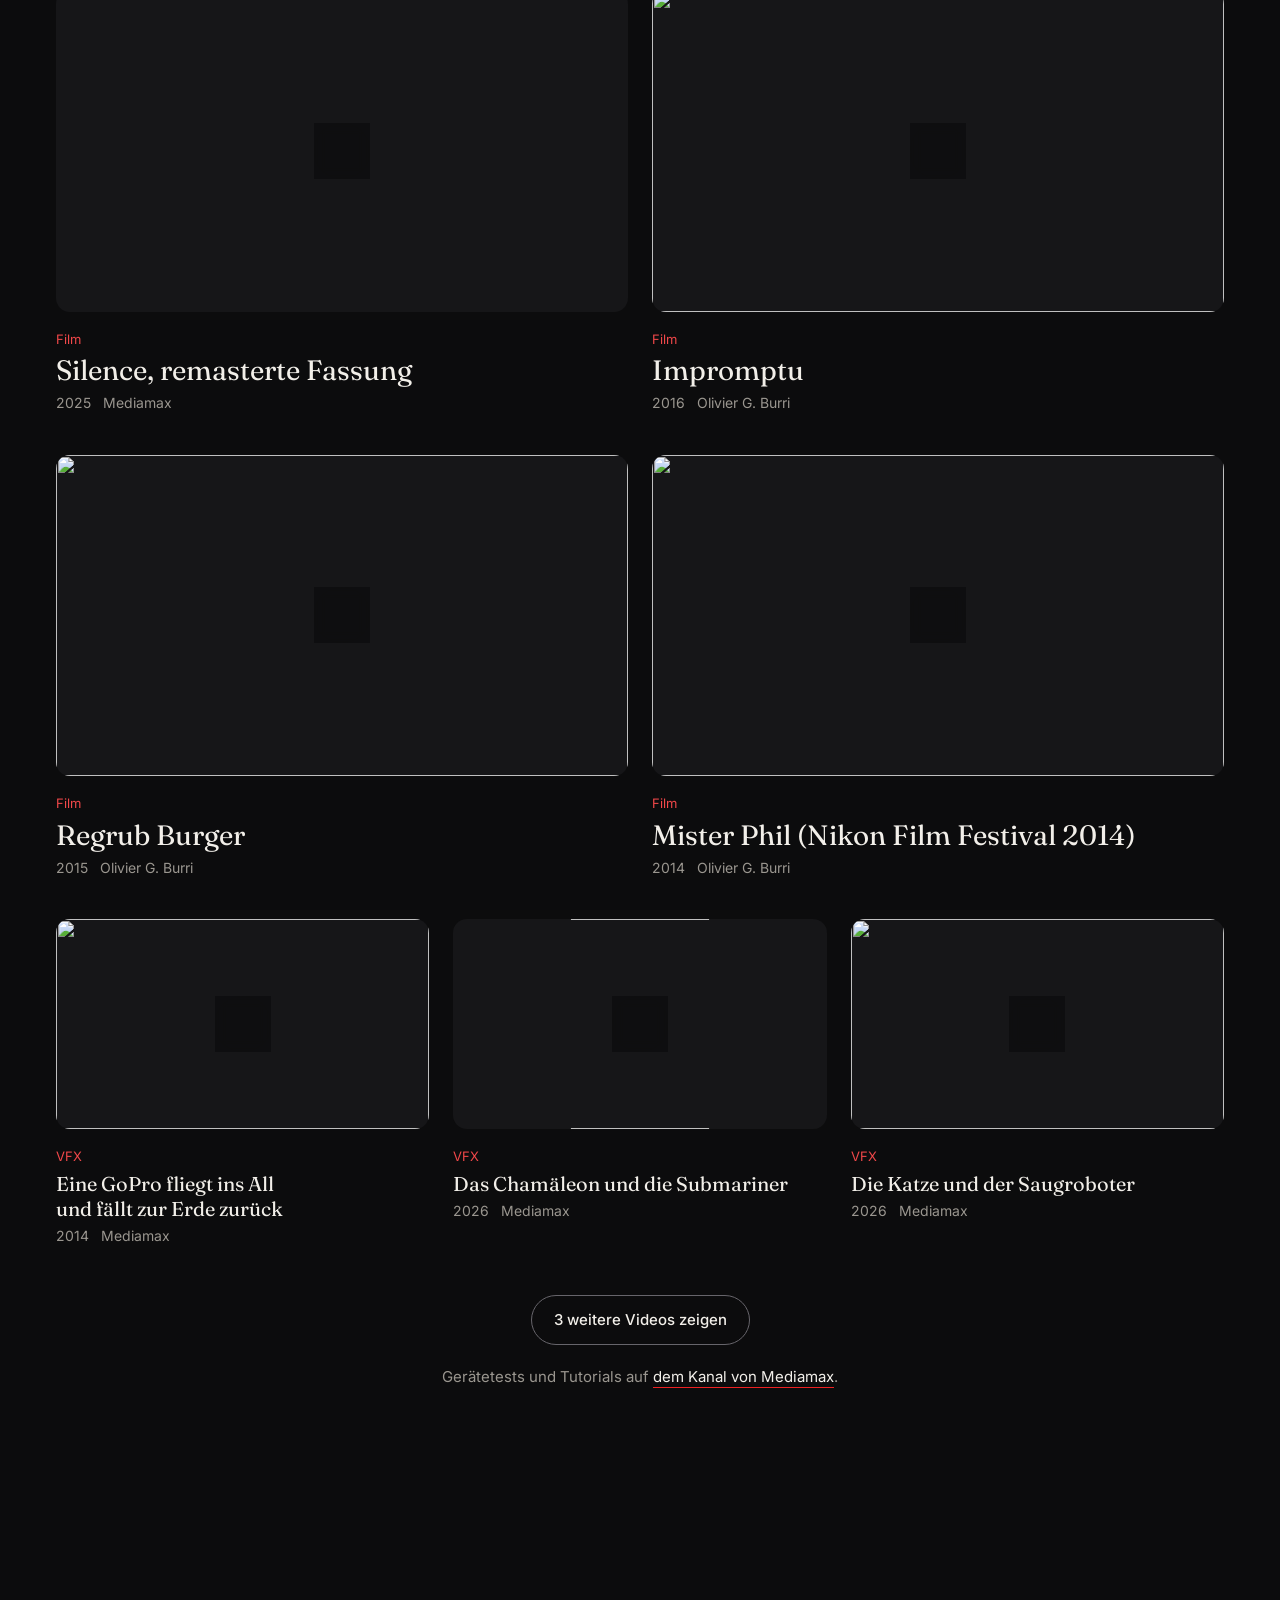
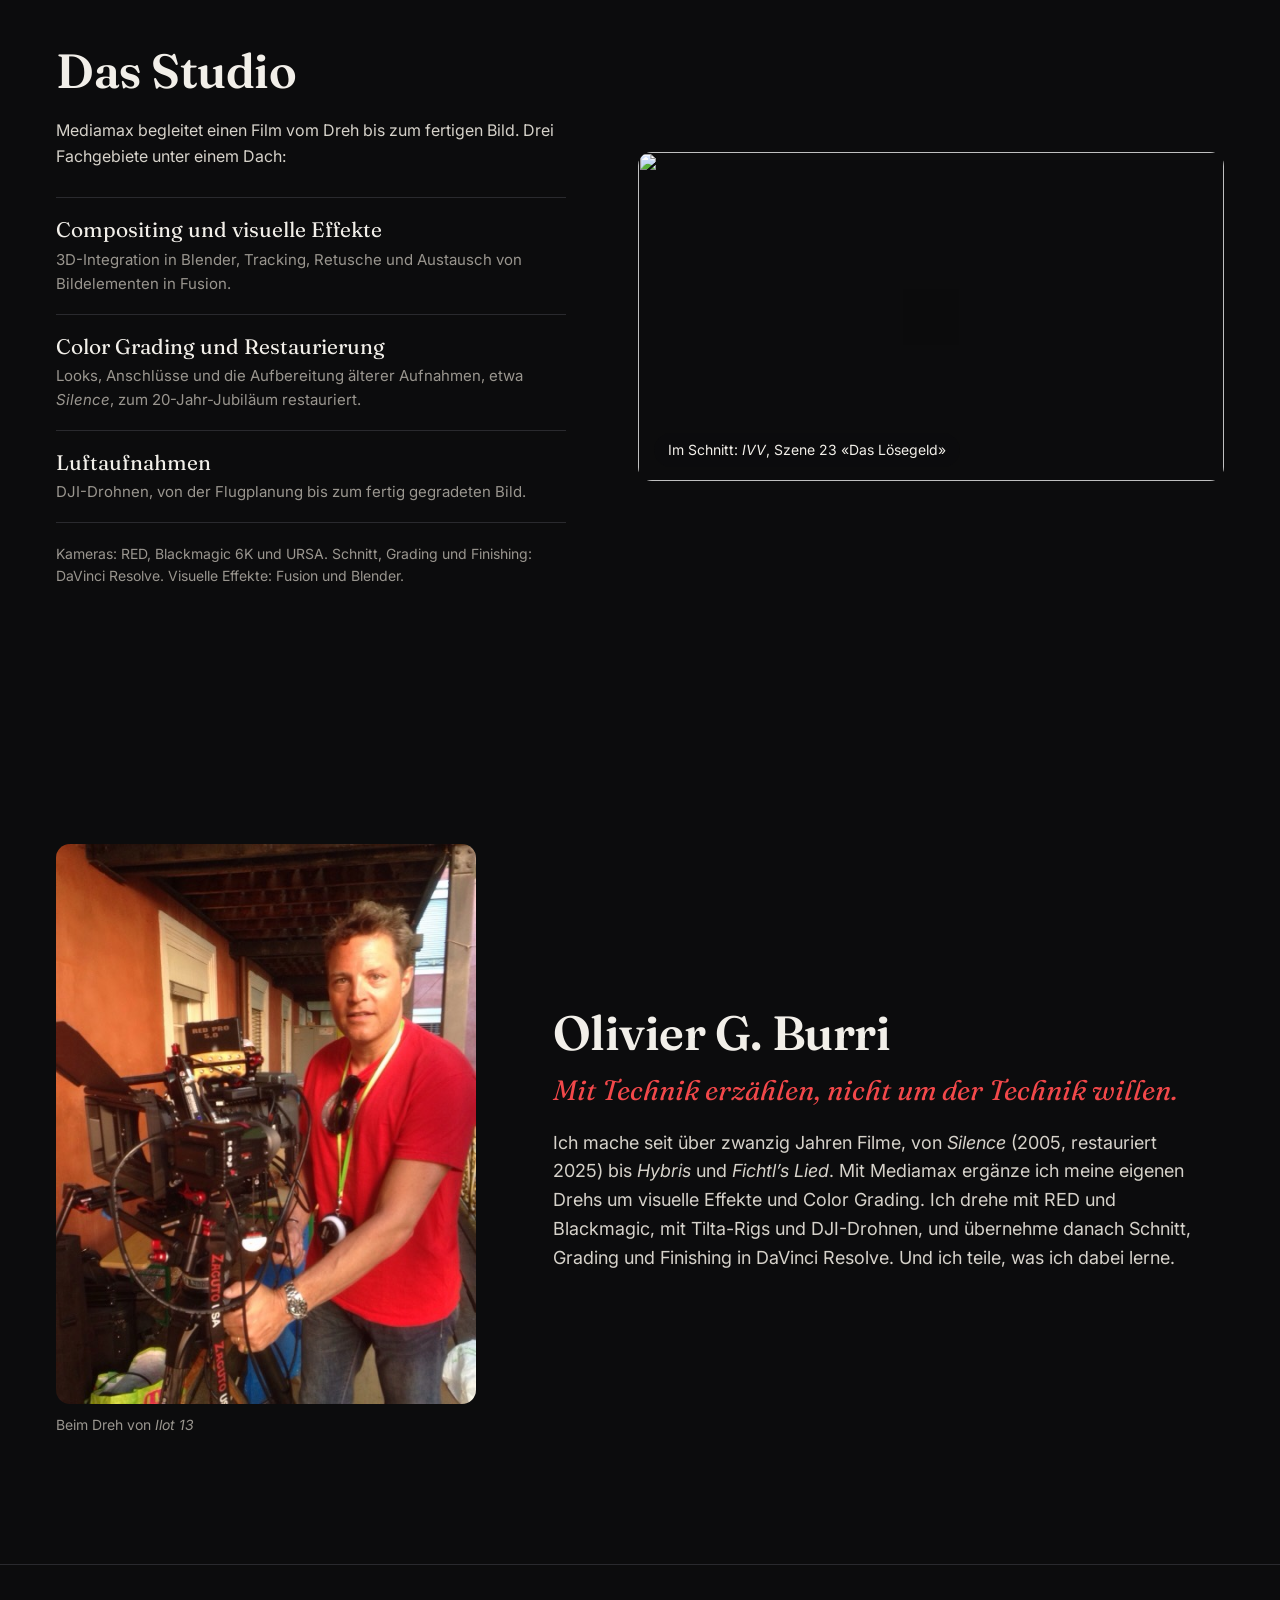
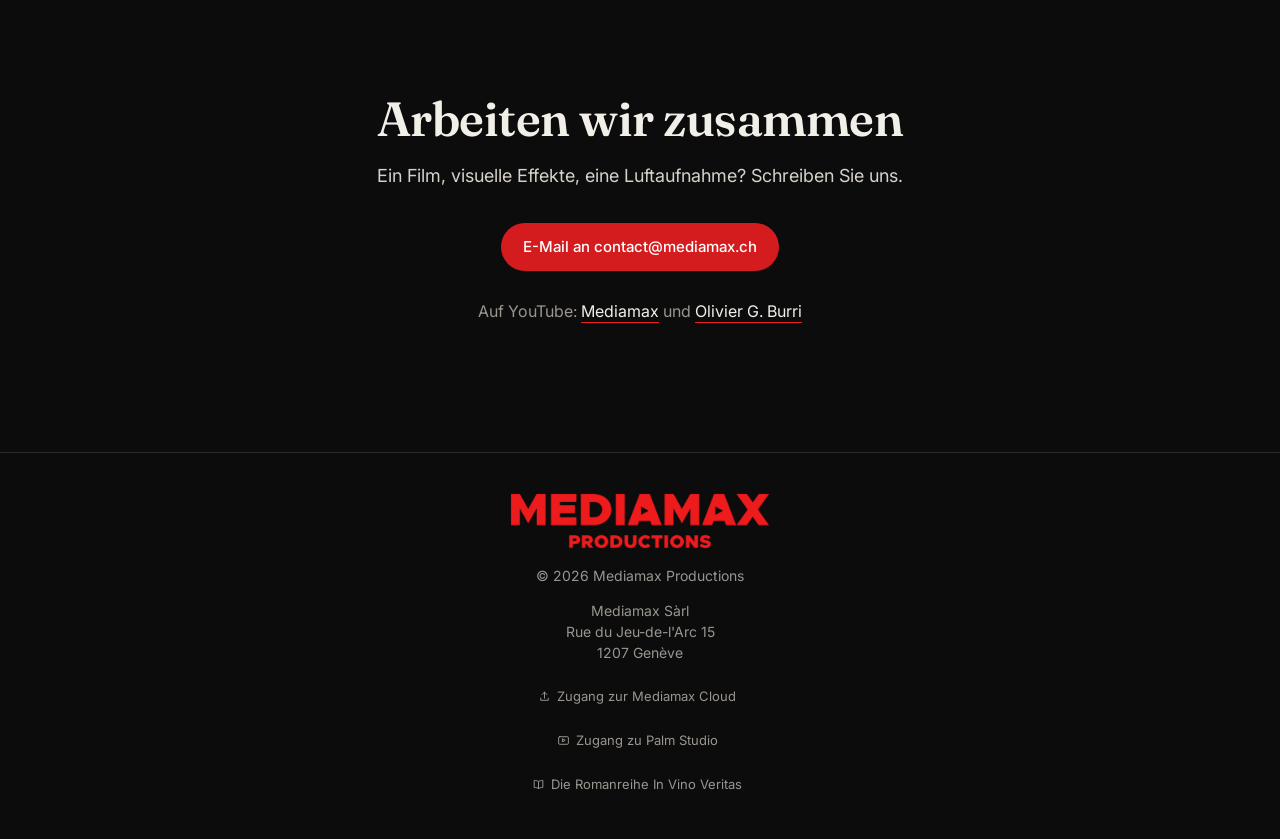
==== commit 00263a70: "En-tête : bande démo Mediamax Komodo-X en fond, sans le carton de fin, en boucle 41,5 s muets (720p " ====
--- a/de/index.html
+++ b/de/index.html
@@ -25,9 +25,9 @@
   <link rel="preconnect" href="https://fonts.googleapis.com">
   <link rel="preconnect" href="https://fonts.gstatic.com" crossorigin>
   <link rel="preconnect" href="https://i.ytimg.com">
-  <link rel="preload" as="image" href="/media/silence-hero-poster.jpg" fetchpriority="high">
+  <link rel="preload" as="image" href="/media/hero-komodox-poster.jpg" fetchpriority="high">
   <link href="https://fonts.googleapis.com/css2?family=Fraunces:ital,opsz,wght@0,9..144,400;0,9..144,600;1,9..144,400&family=Inter:wght@400;500;600&display=swap" rel="stylesheet">
-  <link rel="stylesheet" href="/style.css?v=19">
+  <link rel="stylesheet" href="/style.css?v=20">
   <script type="application/ld+json">
   {
     "@context": "https://schema.org",
@@ -84,9 +84,9 @@
   <main id="top">
     <section class="hero">
       <div class="hero-bg" aria-hidden="true">
-        <!-- Silence (2005), trailer excerpt; src chosen by main.js from screen size and preferences -->
-        <video id="hero-video" muted loop playsinline preload="none" poster="/media/silence-hero-poster.jpg"
-               data-src="/media/silence-hero.mp4" data-src-small="/media/silence-hero-640.mp4"></video>
+        <!-- Mediamax showreel (Komodo-X), first 41.5 s without the red end card; src chosen by main.js from screen size and preferences -->
+        <video id="hero-video" muted loop playsinline preload="none" poster="/media/hero-komodox-poster.jpg"
+               data-src="/media/hero-komodox.mp4" data-src-small="/media/hero-komodox-640.mp4"></video>
       </div>
       <div class="hero-content">
         <h1>Mediamax Productions</h1>
@@ -188,15 +188,15 @@
     <img class="footer-logo" src="/images/brand/mediamax-productions-640.png" alt="" width="640" height="138" loading="lazy">
     <p>© <span id="year">2026</span> Mediamax Productions</p>
     <address>Mediamax Sàrl<br>Rue du Jeu-de-l'Arc 15<br>1207 Genève</address>
-    <a class="footer-upload" href="https://cloud.mediamax.ch" target="_blank" rel="noopener">
+    <a class="footer-upload" href="https://mediamax.cloud" target="_blank" rel="noopener">
       <svg class="icon" viewBox="0 0 24 24" aria-hidden="true"><path d="M12 15V4m0 0L7.5 8.5M12 4l4.5 4.5M5 15v4h14v-4"/></svg>
       Zugang zur Mediamax Cloud<span class="visually-hidden"> (öffnet in einem neuen Tab)</span>
     </a>
-    <a class="footer-upload" href="https://palm.mediamax.ch" target="_blank" rel="noopener">
+    <a class="footer-upload" href="https://palmstudio.ai" target="_blank" rel="noopener">
       <svg class="icon" viewBox="0 0 24 24" aria-hidden="true"><rect x="3" y="5" width="18" height="14" rx="2"/><path d="M10 9.5v5l4.5-2.5z"/></svg>
       Zugang zu Palm Studio<span class="visually-hidden"> (öffnet in einem neuen Tab)</span>
     </a>
-    <a class="footer-upload" href="https://ivv.mediamax.ch" target="_blank" rel="noopener">
+    <a class="footer-upload" href="https://georgeoliver.ch" target="_blank" rel="noopener">
       <svg class="icon" viewBox="0 0 24 24" aria-hidden="true"><path d="M12 6.5C10.3 5.2 7.7 4.5 4 4.5v13c3.7 0 6.3.7 8 2 1.7-1.3 4.3-2 8-2v-13c-3.7 0-6.3.7-8 2zm0 0v13"/></svg>
       Die Romanreihe In Vino Veritas<span class="visually-hidden"> (öffnet in einem neuen Tab)</span>
     </a>
--- a/style.css
+++ b/style.css
@@ -91,8 +91,7 @@
 /* Hero */
 .hero { position: relative; min-height: 92vh; display: grid; align-items: end; padding: 0 var(--inset) 12vh; overflow: hidden; }
 .hero-bg { position: absolute; inset: 0; }
-/* The trailer source carries thin black side bars: the 1.08 scale crops them out */
-.hero-bg video { width: 100%; height: 100%; object-fit: cover; object-position: 50% 40%; opacity: .6; filter: grayscale(.15); transform: scale(1.08); }
+.hero-bg video { width: 100%; height: 100%; object-fit: cover; object-position: 50% 40%; opacity: .6; filter: grayscale(.15); }
 .hero-bg::after { content: ""; position: absolute; inset: 0; background: linear-gradient(to top, var(--bg) 6%, transparent 55%), linear-gradient(to right, rgba(12,12,13,.92), transparent 65%); }
 .hero-content { position: relative; max-width: 760px; }
 h1 { font: 600 clamp(46px, 8.4vw, 104px)/.95 var(--serif); letter-spacing: -.025em; text-wrap: balance; }
@@ -100,10 +99,10 @@
 .lede { font-size: clamp(17px, 2vw, 20px); color: var(--text-soft); margin: 24px 0 34px; max-width: 34em; }
 .hero-actions { display: flex; flex-wrap: wrap; gap: 12px; }
 
-/* The one authored moment: the opening frame settles like a slow push-in ending */
+/* The one authored moment: the opening frame settles like the end of a slow push-in */
 @media (prefers-reduced-motion: no-preference) {
   .hero-bg video { animation: settle 2.6s var(--ease-out) both; }
-  @keyframes settle { from { transform: scale(1.16); filter: grayscale(.15) brightness(.5); } }
+  @keyframes settle { from { transform: scale(1.08); filter: grayscale(.15) brightness(.5); } }
 }
 
 .hero-toggle {
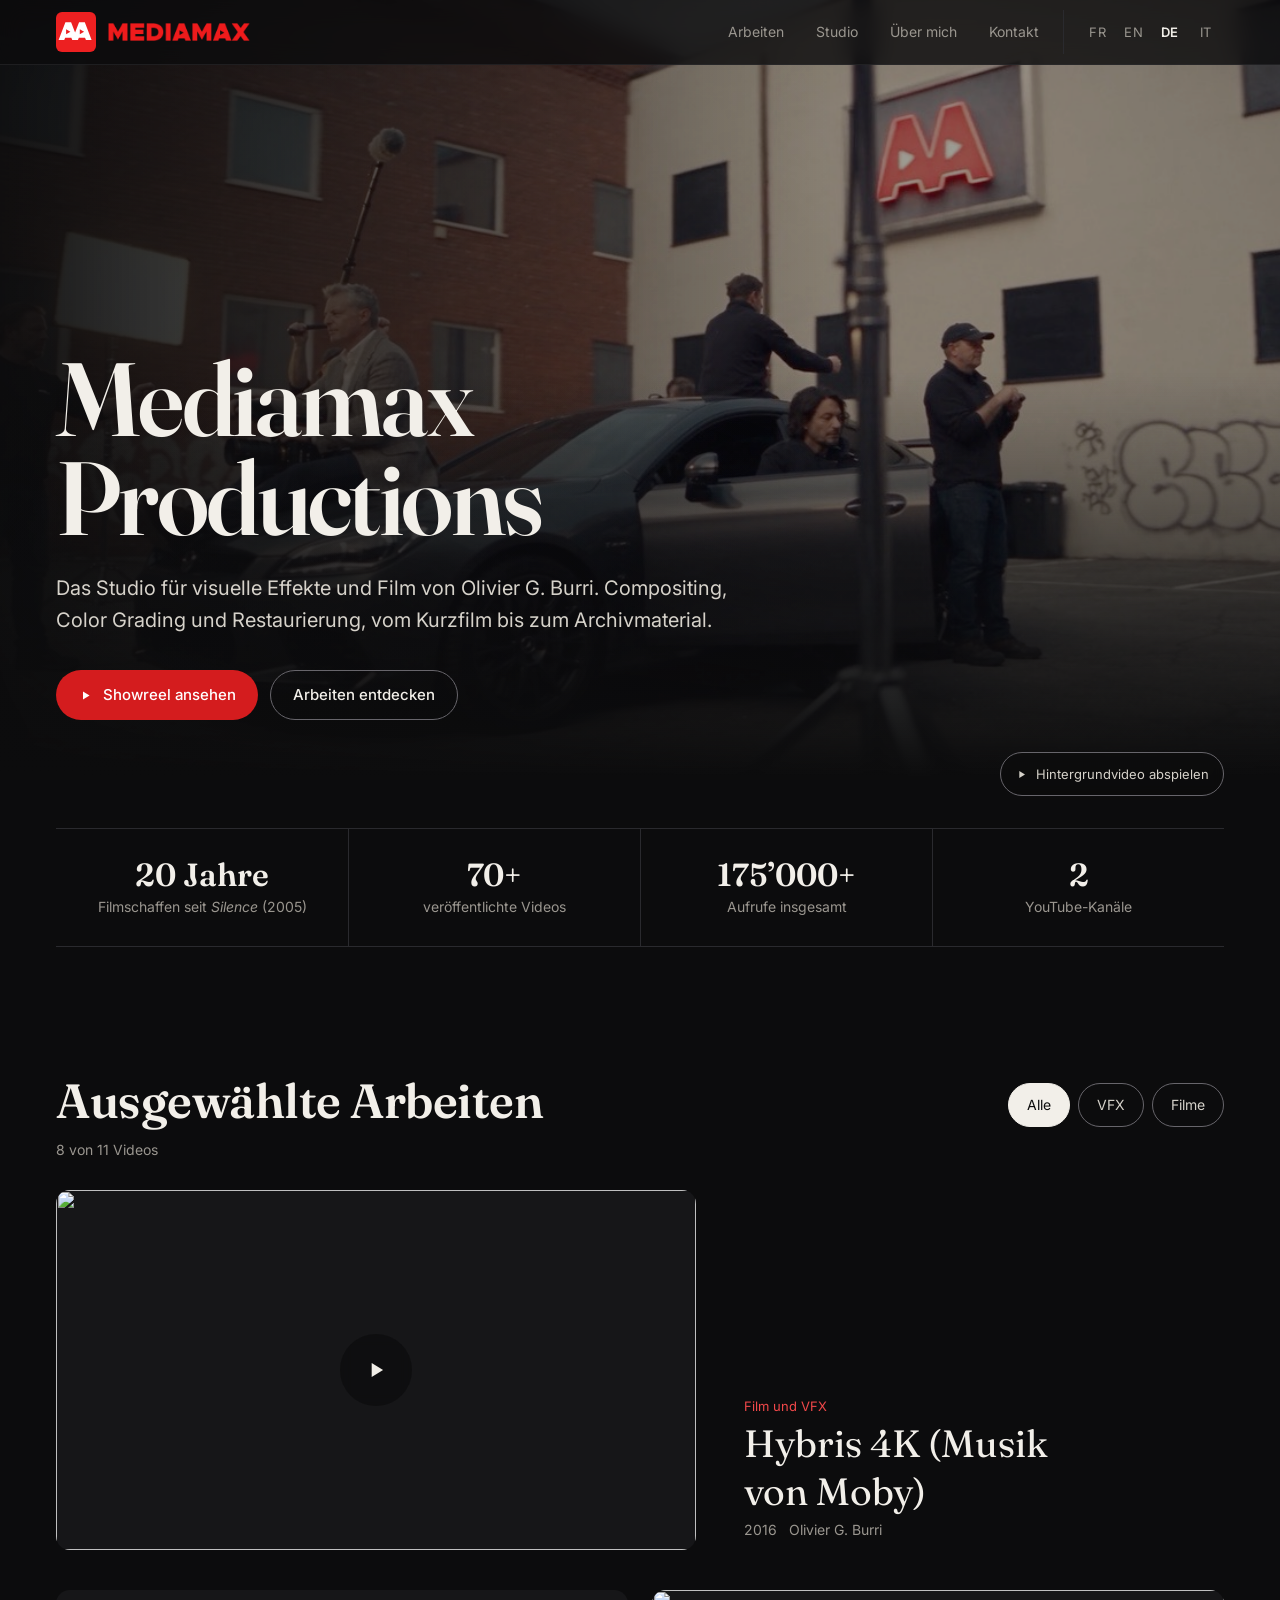
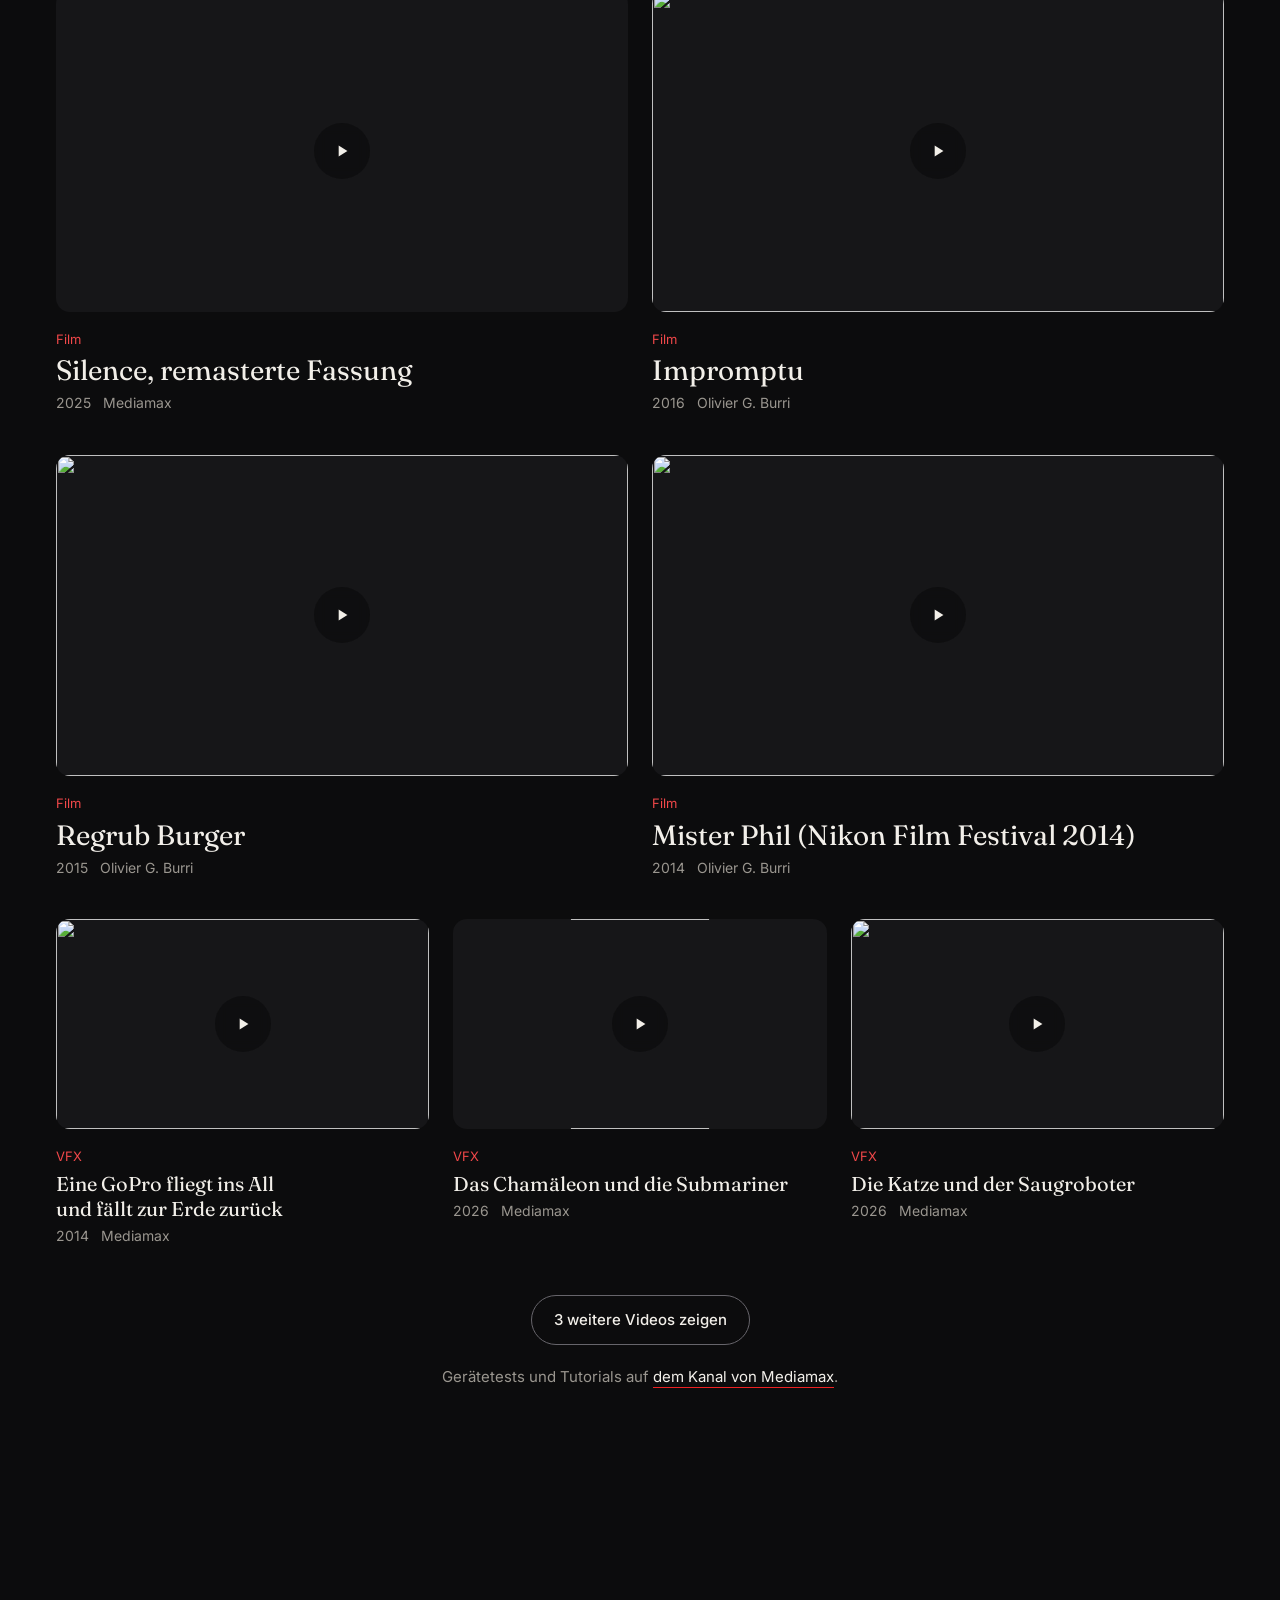
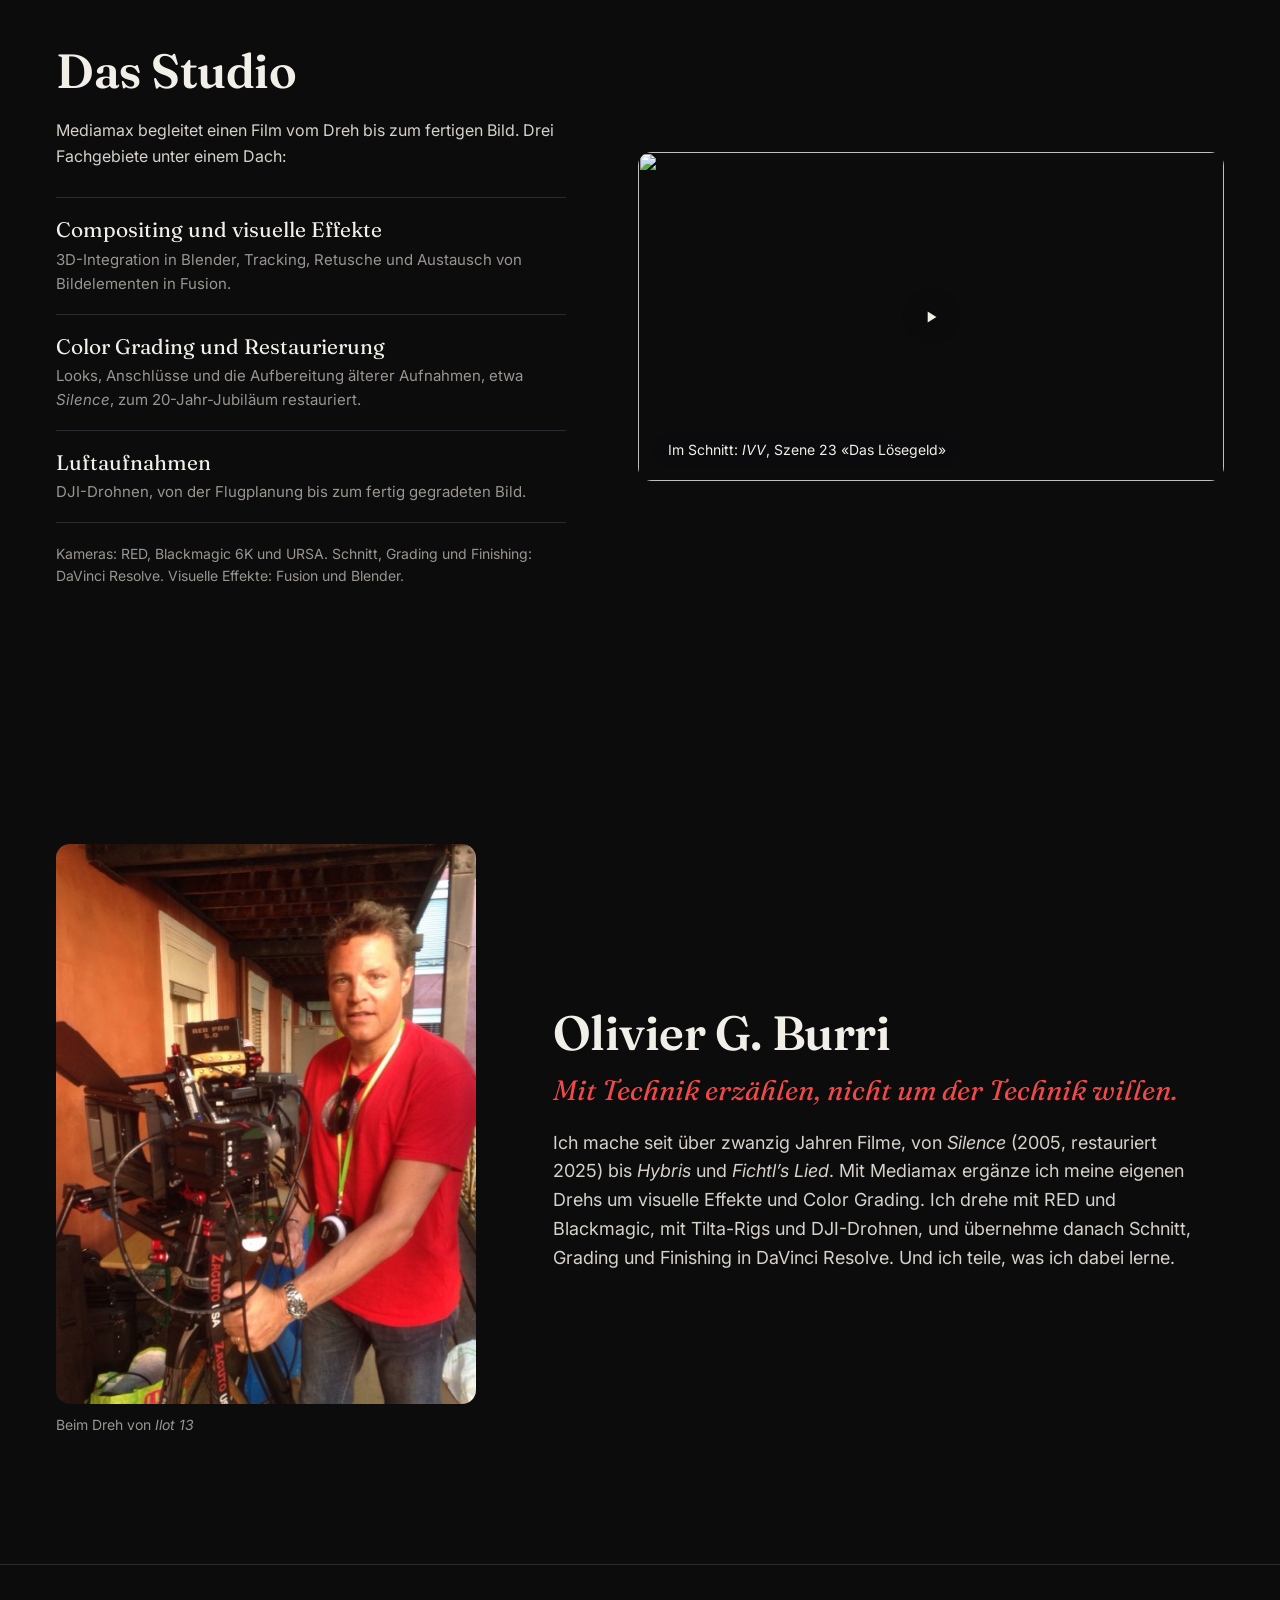
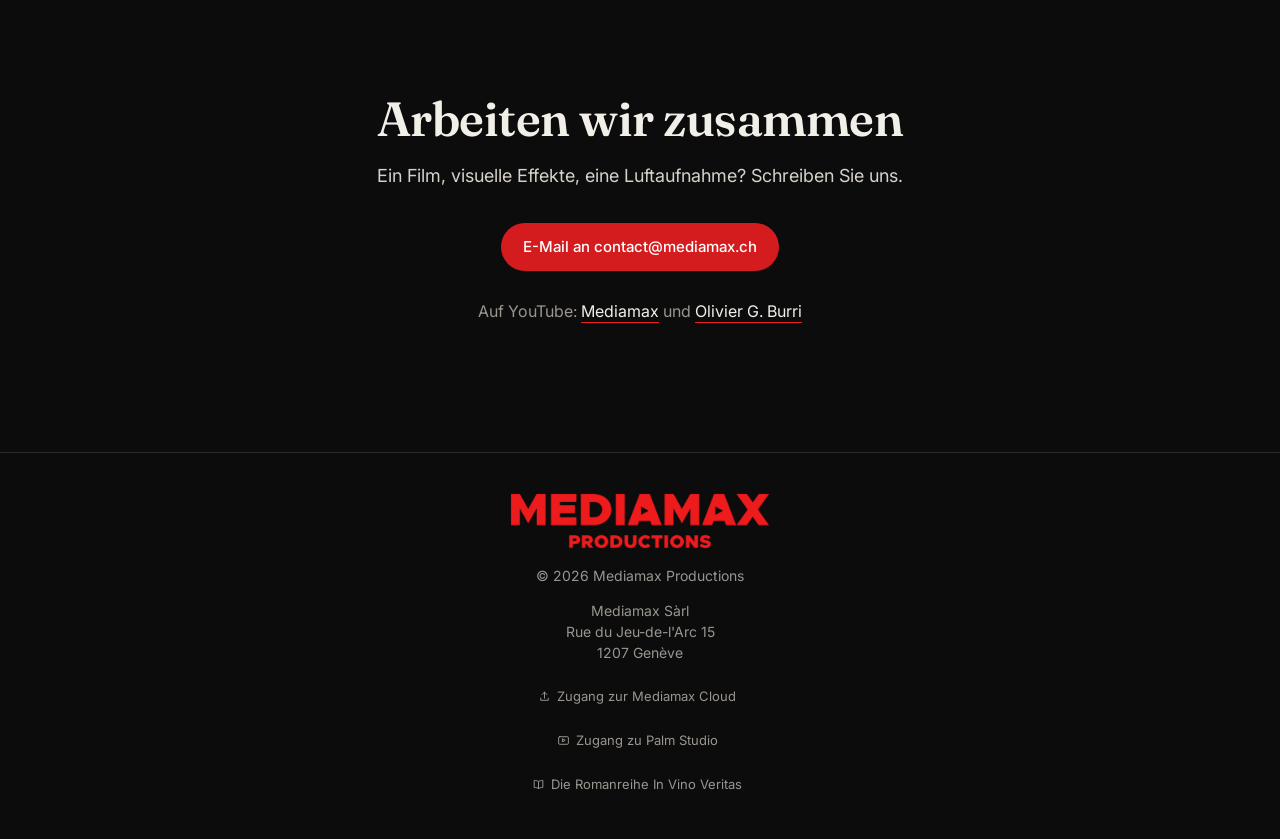
==== commit 1e968215: "En-tête : le bouton principal ouvre la bande démo Mediamax (YouTube H9ArKS9TpIo) dans les quatre lan" ====
--- a/de/index.html
+++ b/de/index.html
@@ -92,9 +92,9 @@
         <h1>Mediamax Productions</h1>
         <p class="lede">Das Studio für visuelle Effekte und Film von Olivier G. Burri. Compositing, Color Grading und Restaurierung, vom Kurzfilm bis zum Archivmaterial.</p>
         <div class="hero-actions">
-          <button class="btn primary" type="button" data-play="LJefRF0cIwg" data-title="Silence, remasterte Fassung" aria-haspopup="dialog">
+          <button class="btn primary" type="button" data-play="H9ArKS9TpIo" data-title="Mediamax Productions, Showreel" aria-haspopup="dialog">
             <svg class="icon" viewBox="0 0 24 24" aria-hidden="true"><path d="M8 5.5v13l10.5-6.5z"/></svg>
-            Kurzfilm «Silence» ansehen
+            Showreel ansehen
           </button>
           <a class="btn ghost" href="#travaux">Arbeiten entdecken</a>
         </div>
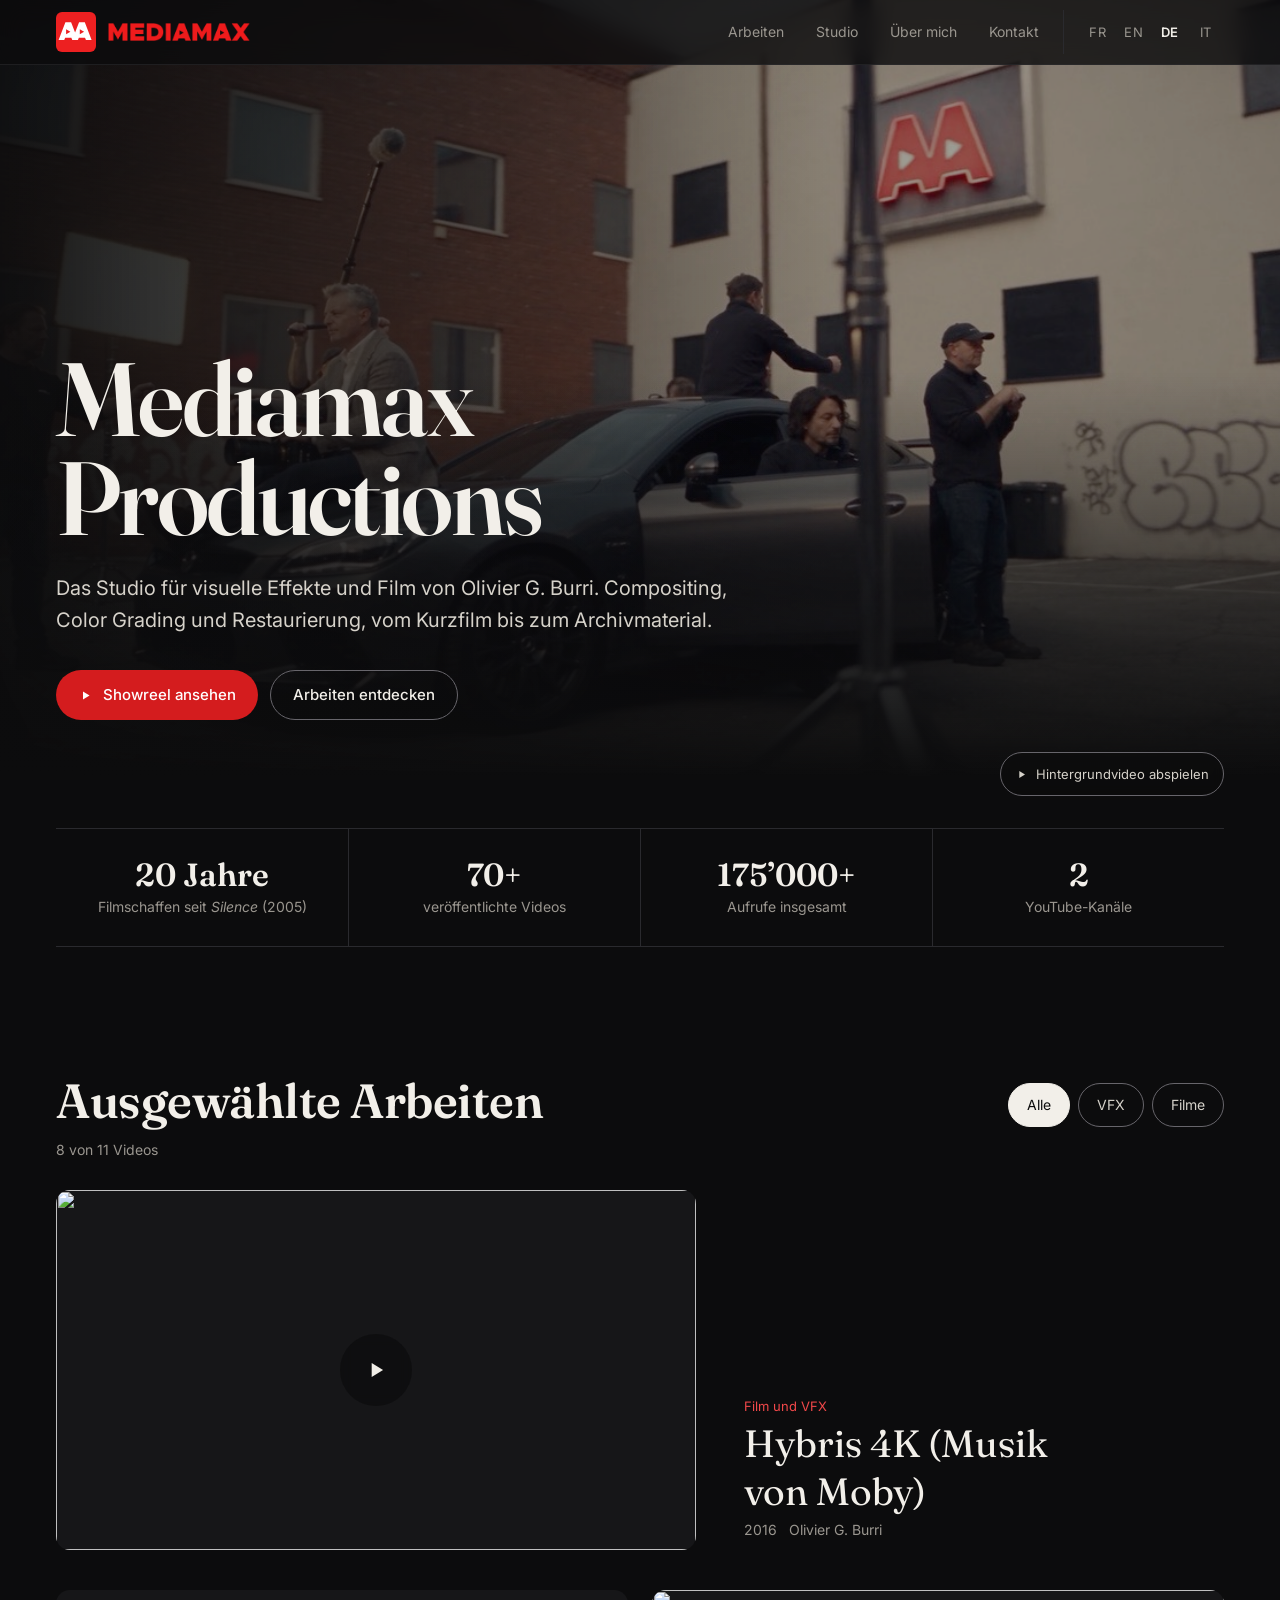
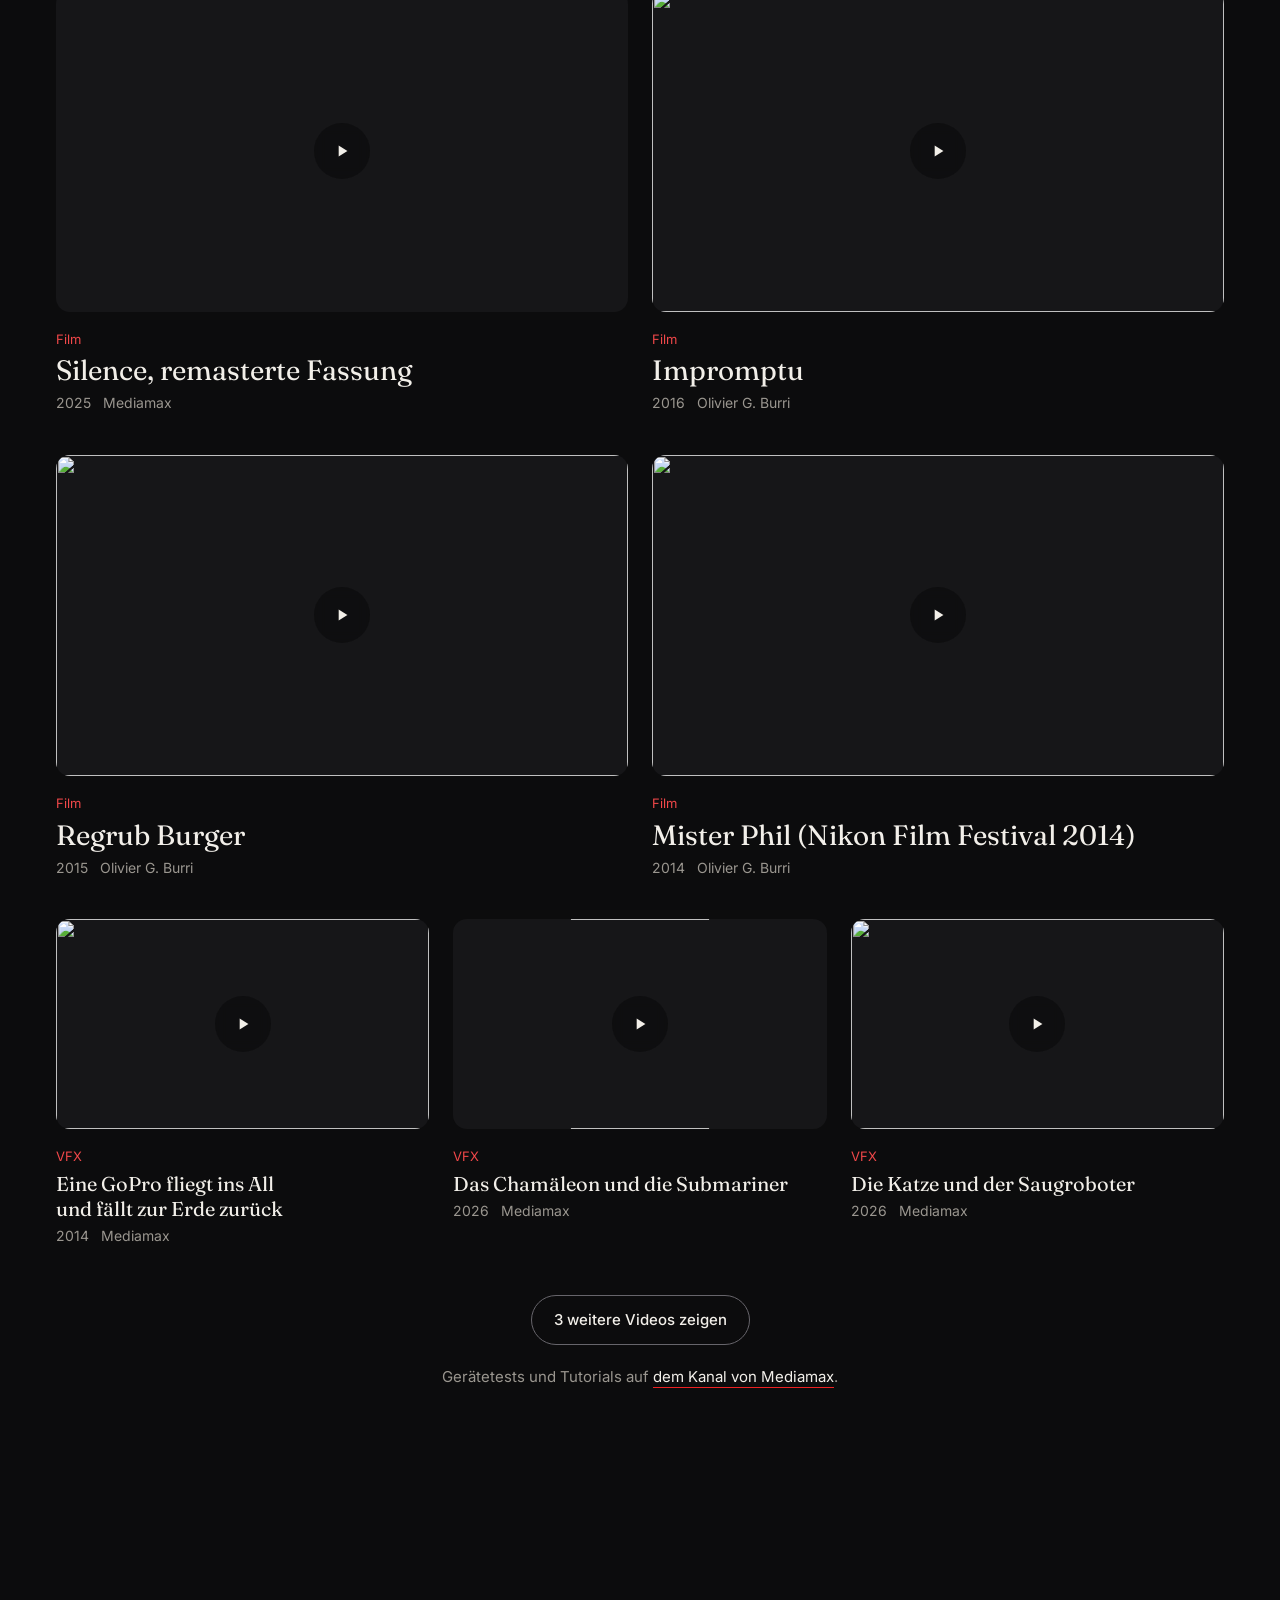
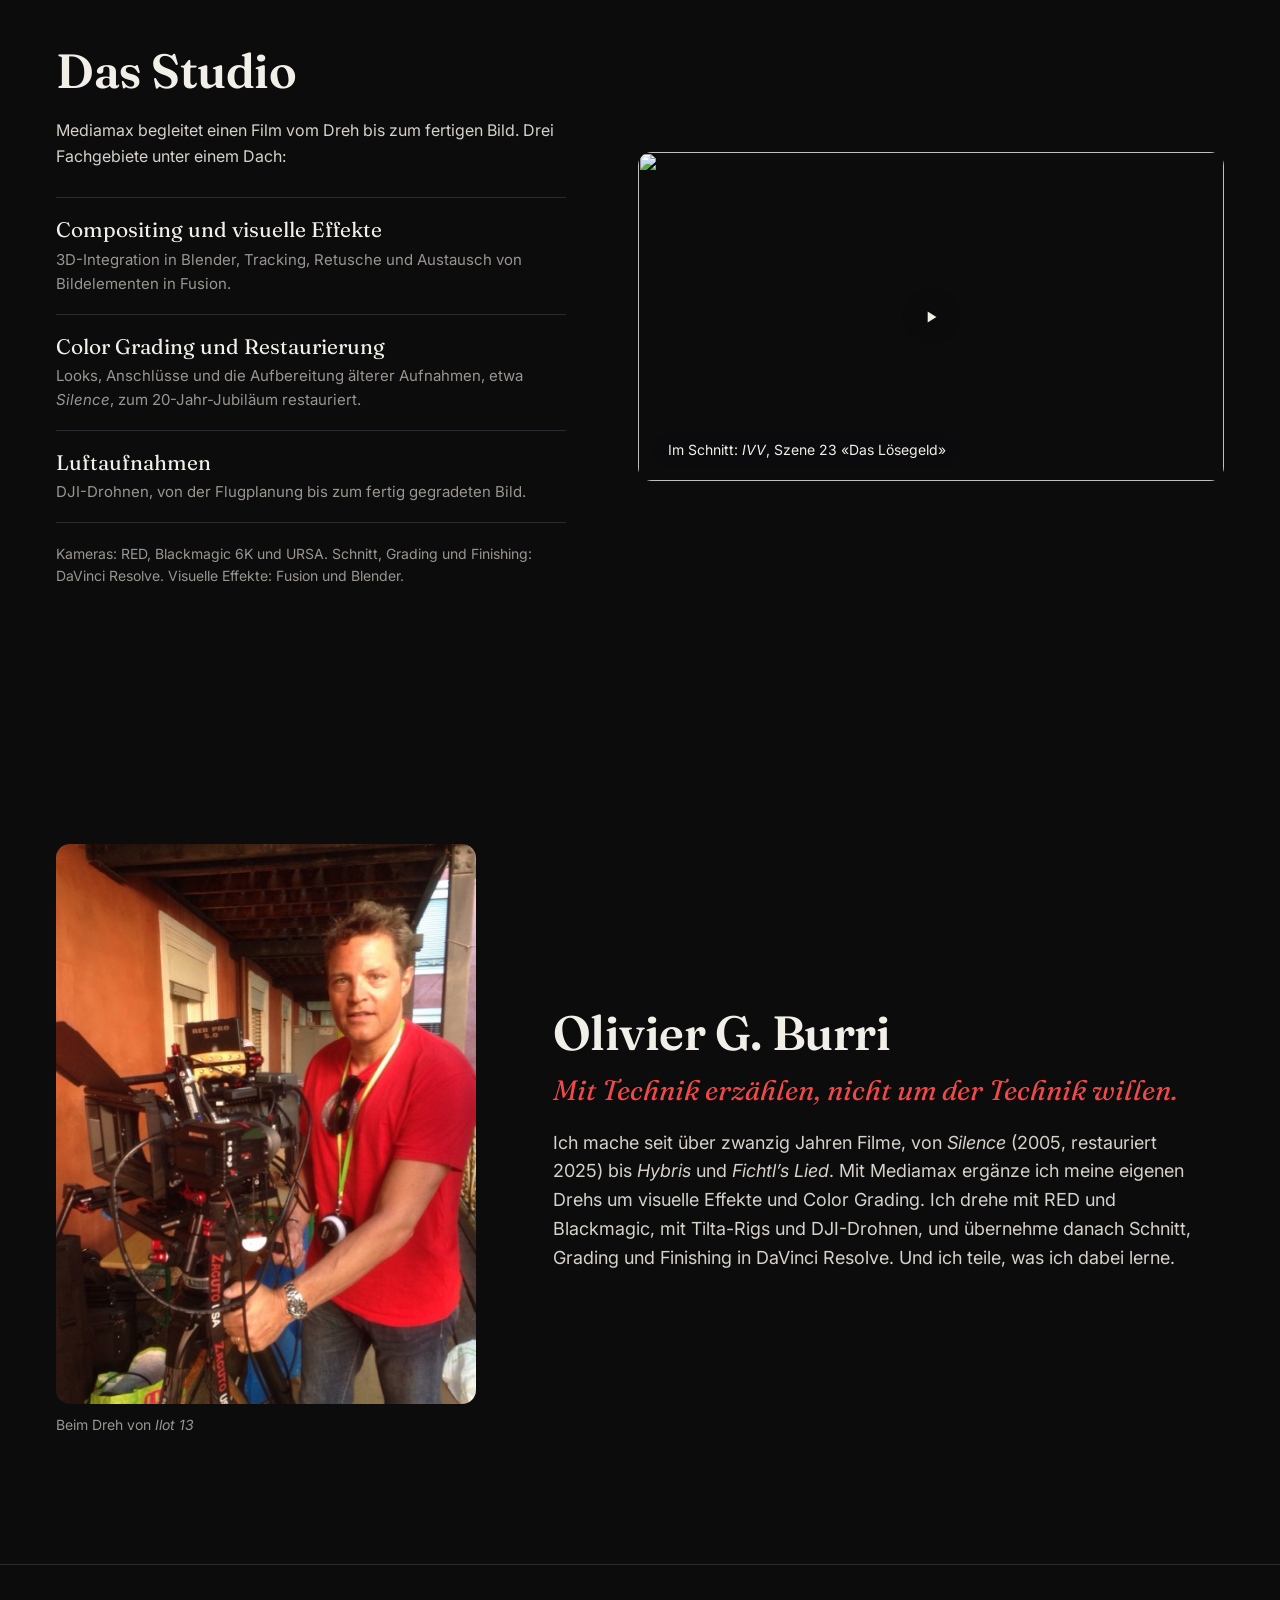
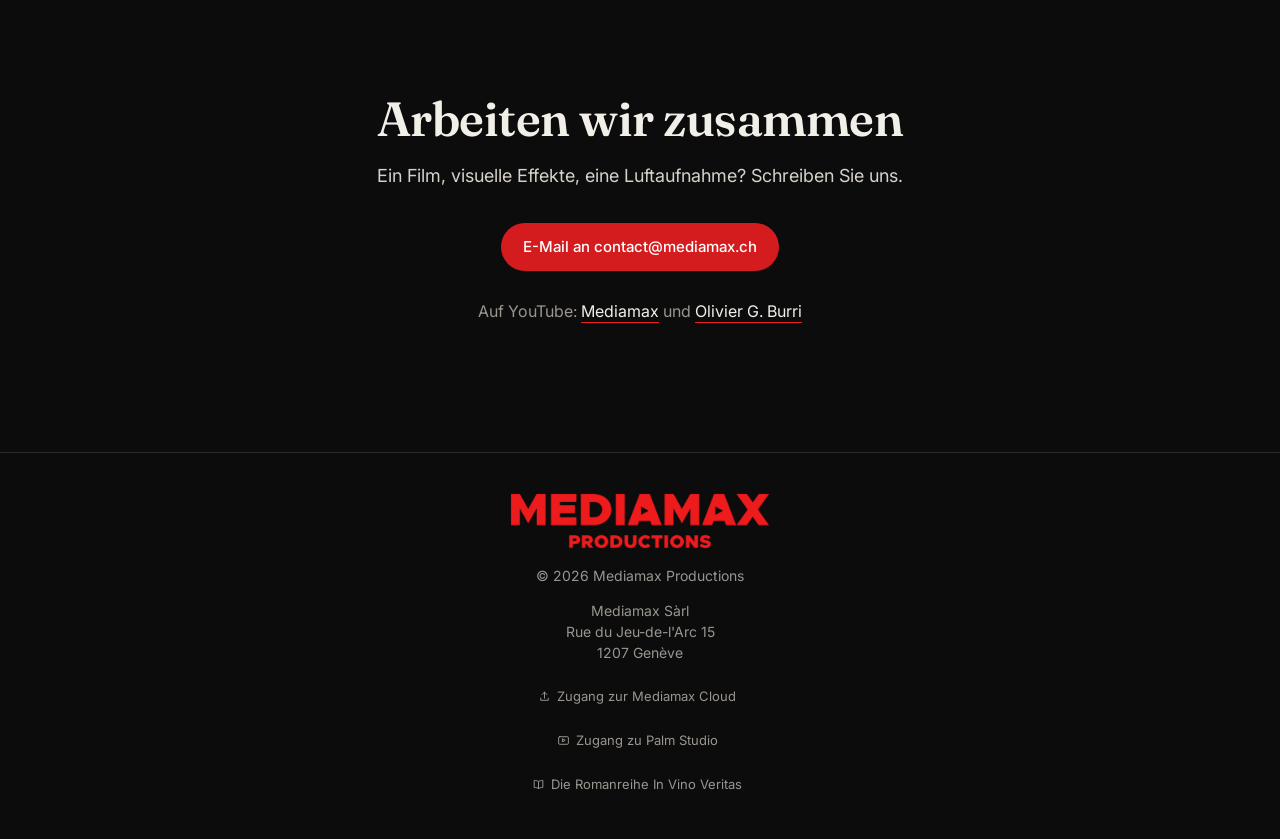
==== commit 918725d8: "Pied de page : le lien Palm Studio pointe vers palmstudio.si (palmstudio.ai ne répond plus) Co-Autho" ====
--- a/de/index.html
+++ b/de/index.html
@@ -192,7 +192,7 @@
       <svg class="icon" viewBox="0 0 24 24" aria-hidden="true"><path d="M12 15V4m0 0L7.5 8.5M12 4l4.5 4.5M5 15v4h14v-4"/></svg>
       Zugang zur Mediamax Cloud<span class="visually-hidden"> (öffnet in einem neuen Tab)</span>
     </a>
-    <a class="footer-upload" href="https://palmstudio.ai" target="_blank" rel="noopener">
+    <a class="footer-upload" href="https://palmstudio.si" target="_blank" rel="noopener">
       <svg class="icon" viewBox="0 0 24 24" aria-hidden="true"><rect x="3" y="5" width="18" height="14" rx="2"/><path d="M10 9.5v5l4.5-2.5z"/></svg>
       Zugang zu Palm Studio<span class="visually-hidden"> (öffnet in einem neuen Tab)</span>
     </a>
